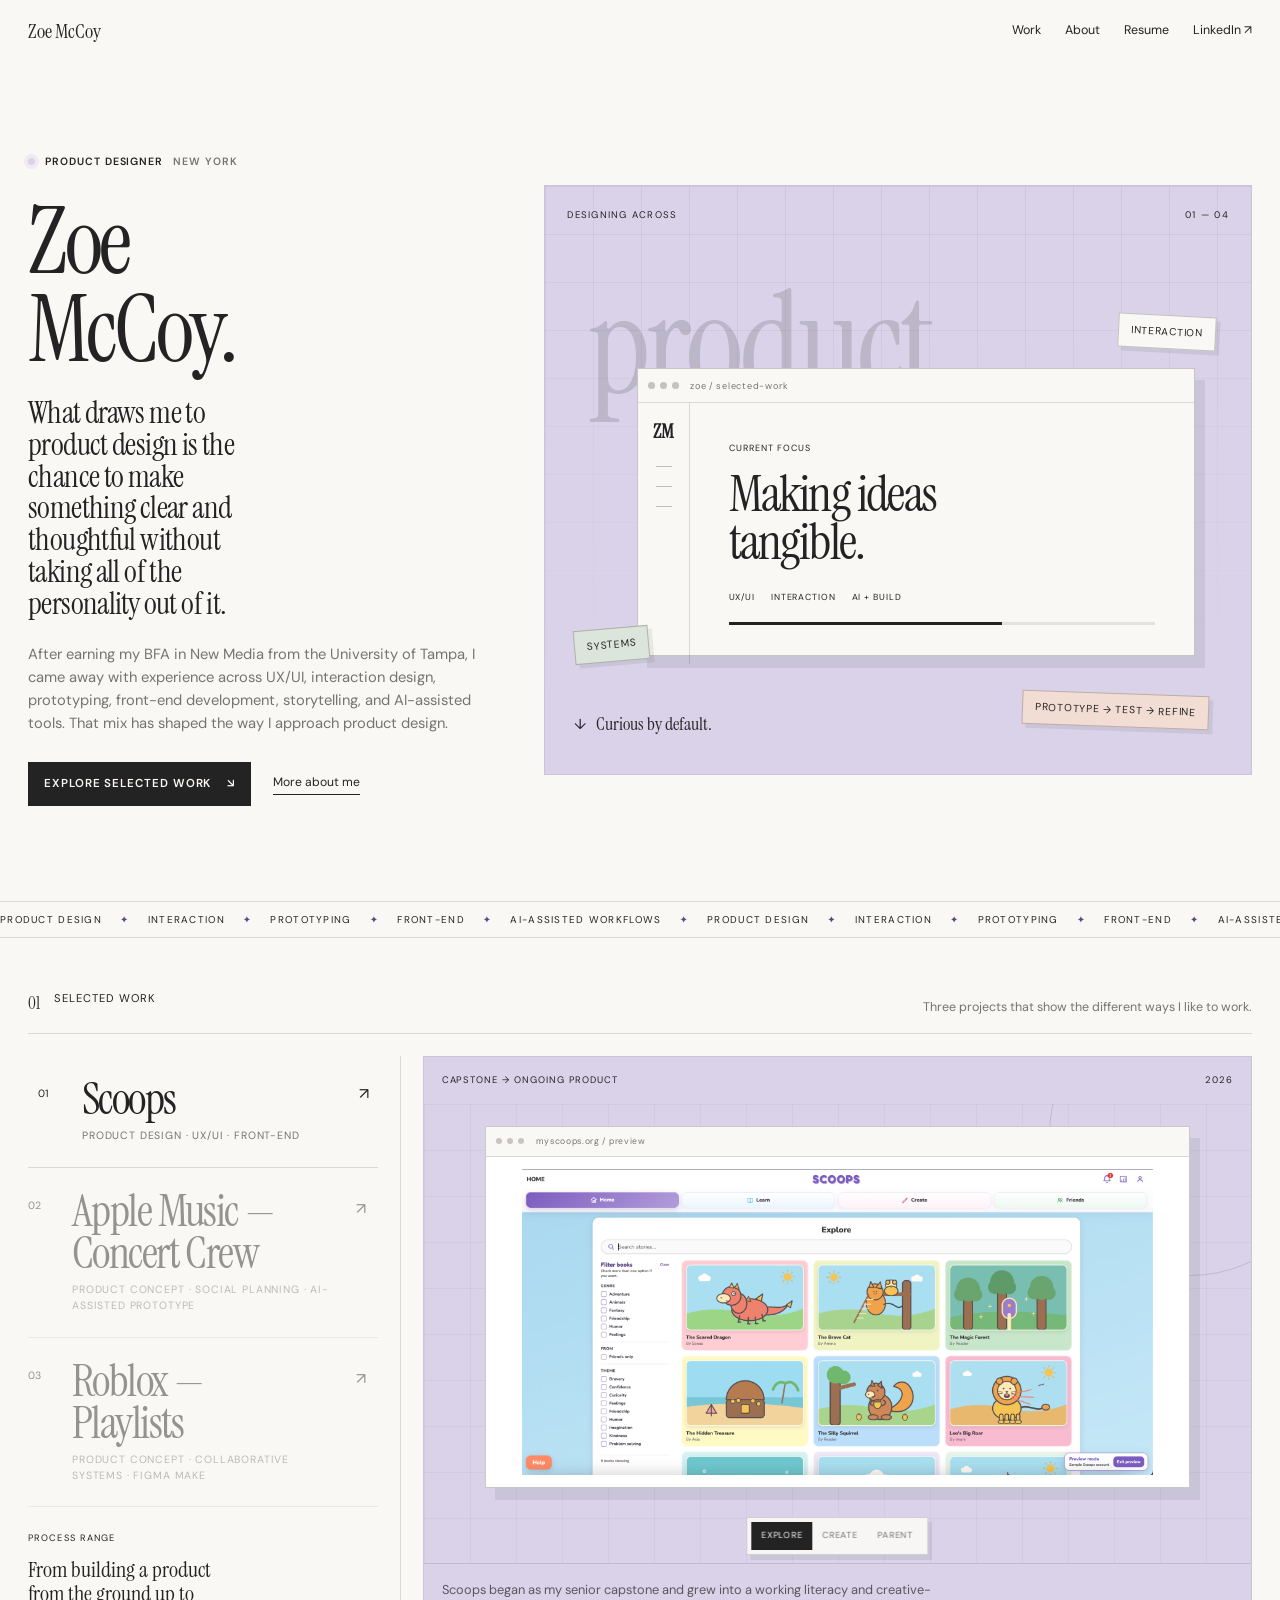
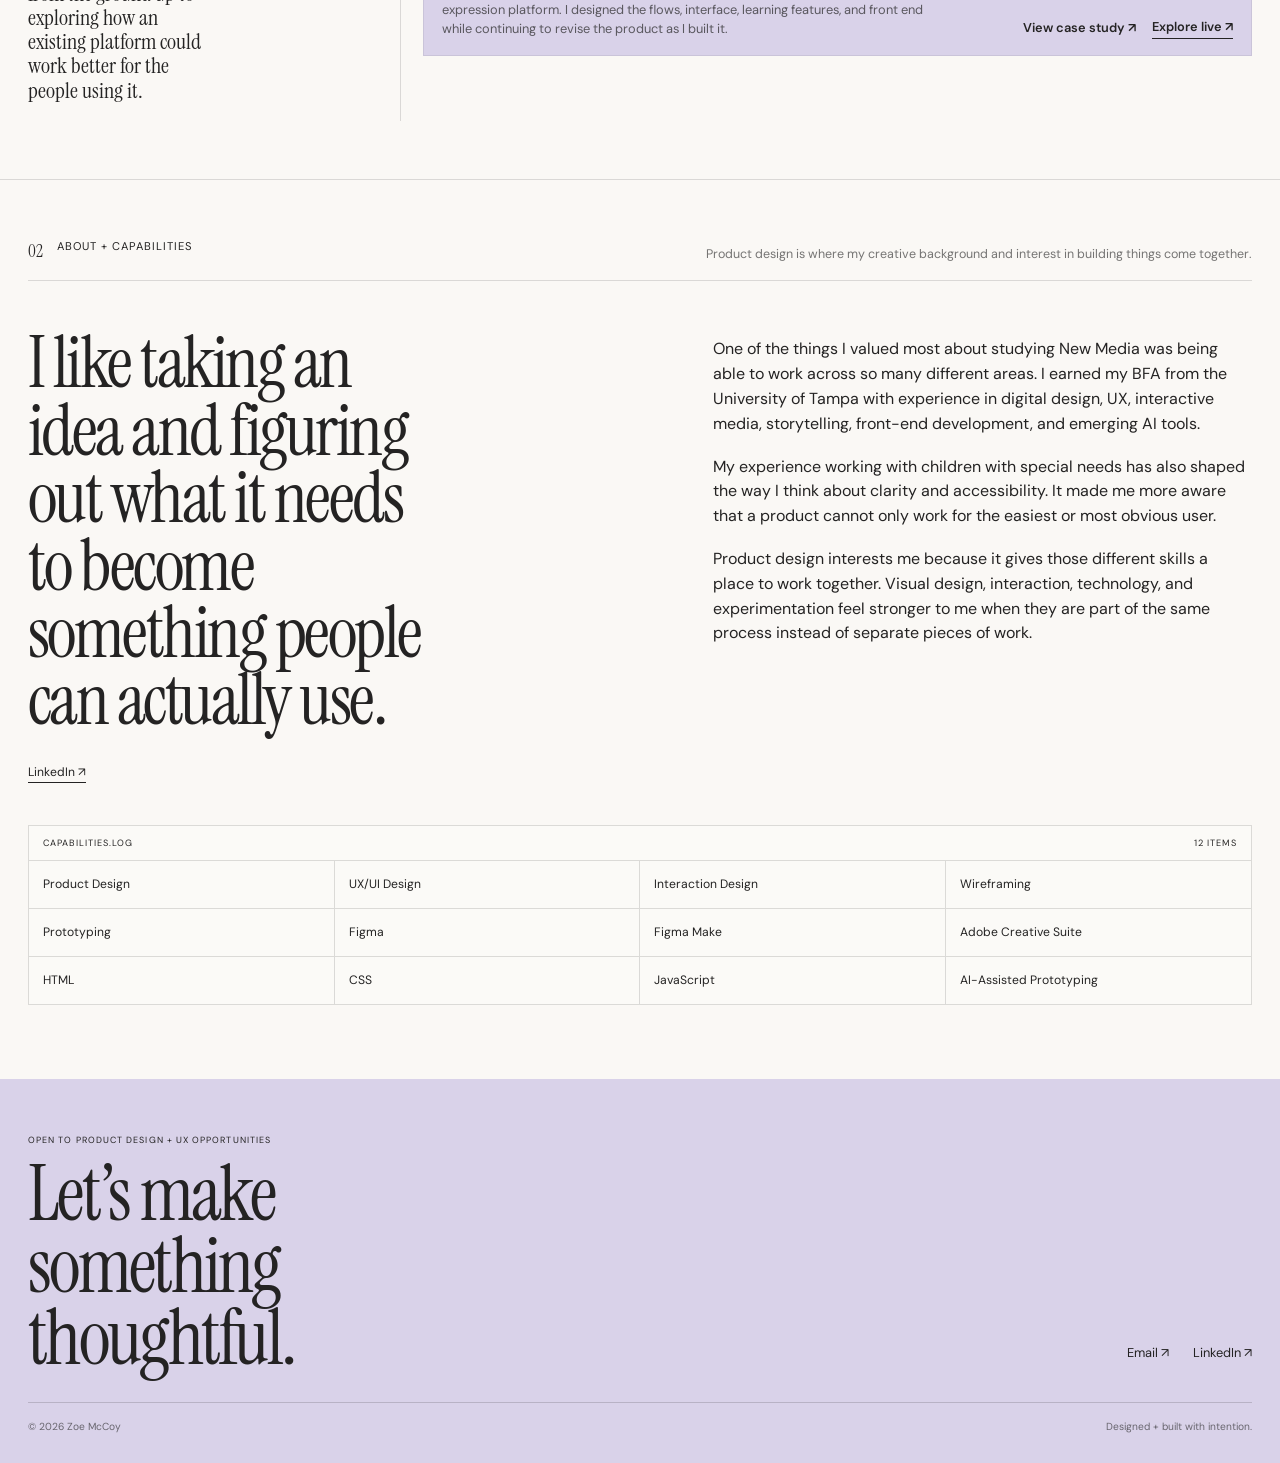
==== index.html @ dc85af11 "Add files via upload" ====
<!DOCTYPE html>

<html lang="en">
<head>
<meta charset="utf-8"/>
<meta content="width=device-width, initial-scale=1" name="viewport"/>
<meta content="Zoe McCoy — Product designer creating thoughtful, intuitive digital experiences." name="description"/>
<title>Zoe McCoy — Product Designer</title>
<link href="index.css" rel="stylesheet"/>
</head>
<body class="home-page">
<header class="site-header">
<nav aria-label="Primary navigation" class="nav shell">
<a class="brand" href="index.html">Zoe McCoy</a>
<button aria-expanded="false" aria-label="Toggle menu" class="nav-toggle" type="button"><span></span><span></span></button>
<div class="nav-links">
<a href="#work">Work</a>
<a href="#about">About</a>
<a href="Zoe_McCoy_Resume.pdf">Resume</a>
<a href="https://www.linkedin.com/in/zoe-mccoy/" rel="noreferrer" target="_blank">LinkedIn ↗</a>
</div>
</nav>
</header>
<main>
<section class="home-hero shell">
<div class="hero-copy" data-reveal="">
<div class="status-line">
<span aria-hidden="true" class="status-dot"></span>
<span>Product Designer</span>
<span class="soft">New York</span>
</div>
<h1 class="display hero-name">Zoe<br/>McCoy.</h1>
<p class="hero-statement">What draws me to product design is the chance to make something clear and thoughtful without taking all of the personality out of it.</p>
<p class="hero-intro">After earning my BFA in New Media from the University of Tampa, I came away with experience across UX/UI, interaction design, prototyping, front-end development, storytelling, and AI-assisted tools. That mix has shaped the way I approach product design.</p>
<div class="hero-actions">
<a class="button button-dark" href="#work">Explore selected work <span>↘</span></a>
<a class="quiet-link" href="#about">More about me</a>
</div>
</div>
<div aria-label="Decorative portfolio composition" class="hero-board" data-parallax-board="">
<div class="board-topline"><span>DESIGNING ACROSS</span><span>01 — 04</span></div>
<div class="board-word display">product</div>
<div class="board-chip chip-one" data-float="1">interaction</div>
<div class="board-chip chip-two" data-float="2">systems</div>
<div class="board-chip chip-three" data-float="3">prototype → test → refine</div>
<div class="board-window" data-float="2">
<div class="window-bar"><i></i><i></i><i></i><span>zoe / selected-work</span></div>
<div class="window-body">
<div class="mini-sidebar"><b>ZM</b><span></span><span></span><span></span></div>
<div class="mini-canvas">
<div class="mini-label">CURRENT FOCUS</div>
<div class="mini-title display">Making ideas<br/>tangible.</div>
<div class="mini-row"><span>UX/UI</span><span>INTERACTION</span><span>AI + BUILD</span></div>
<div class="mini-progress"><span></span></div>
</div>
</div>
</div>
<div class="board-note" data-float="1"><span>↓</span> Curious by default.</div>
</div>
</section>
<div aria-hidden="true" class="ticker">
<div class="ticker-track">
<span>PRODUCT DESIGN</span><i>✦</i><span>INTERACTION</span><i>✦</i><span>PROTOTYPING</span><i>✦</i><span>FRONT-END</span><i>✦</i><span>AI-ASSISTED WORKFLOWS</span><i>✦</i>
<span>PRODUCT DESIGN</span><i>✦</i><span>INTERACTION</span><i>✦</i><span>PROTOTYPING</span><i>✦</i><span>FRONT-END</span><i>✦</i><span>AI-ASSISTED WORKFLOWS</span><i>✦</i>
</div>
</div>
<section class="work-studio" id="work">
<div class="shell">
<div class="section-kicker-row" data-reveal="">
<div><span class="section-no">01</span><span>Selected work</span></div>
<p>Three projects that show the different ways I like to work.</p>
</div>
<div class="work-layout">
<div aria-label="Selected projects" class="project-index" data-reveal="" role="tablist">
<button aria-controls="project-scoops" aria-selected="true" class="project-tab active" data-project="scoops" role="tab" type="button">
<span class="project-tab-no">01</span>
<span class="project-tab-main"><strong class="display">Scoops</strong><small>Product design · UX/UI · Front-end</small></span>
<span class="project-tab-arrow">↗</span>
</button>
<button aria-controls="project-apple" aria-selected="false" class="project-tab" data-project="apple" role="tab" type="button">
<span class="project-tab-no">02</span>
<span class="project-tab-main"><strong class="display">Apple Music —<br/>Concert Crew</strong><small>Product concept · Social planning · AI-assisted prototype</small></span>
<span class="project-tab-arrow">↗</span>
</button>
<button aria-controls="project-roblox" aria-selected="false" class="project-tab" data-project="roblox" role="tab" type="button">
<span class="project-tab-no">03</span>
<span class="project-tab-main"><strong class="display">Roblox —<br/>Playlists</strong><small>Product concept · Collaborative systems · Figma Make</small></span>
<span class="project-tab-arrow">↗</span>
</button>
<div class="work-note">
<span>PROCESS RANGE</span>
<p>From building a product from the ground up to exploring how an existing platform could work better for the people using it.</p>
</div>
</div>
<div class="project-stage" data-reveal="">
<article class="stage-panel active" data-panel="scoops" id="project-scoops" role="tabpanel">
<div class="scoops-stage-card">
<div class="stage-top"><span>CAPSTONE → ONGOING PRODUCT</span><span>2026</span></div>
<div aria-label="Scoops product preview" class="scoops-showcase">
<div class="scoops-browser">
<div class="scoops-browser-bar"><i></i><i></i><i></i><span>myscoops.org / preview</span></div>
<div class="scoops-screen-wrap">
<img alt="Scoops Explore page showing a searchable library of children's stories" class="scoops-screen active" data-scoop-screen="explore" src="explore.png"/>
<img alt="Scoops Create interface for writing and illustrating a story" class="scoops-screen" data-scoop-screen="create" src="create.png"/>
<img alt="Scoops parent dashboard showing learning activity and progress" class="scoops-screen" data-scoop-screen="parent" src="parent-dashboard.png"/>
</div>
</div>
<div aria-label="Choose Scoops preview screen" class="scoops-preview-nav">
<button class="active" data-scoop-preview="explore" type="button">Explore</button>
<button data-scoop-preview="create" type="button">Create</button>
<button data-scoop-preview="parent" type="button">Parent</button>
</div>
</div>
<div class="stage-bottom"><p>Scoops began as my senior capstone and grew into a working literacy and creative-expression platform. I designed the flows, interface, learning features, and front end while continuing to revise the product as I built it.</p><div class="stage-actions"><a href="scoops.html">View case study ↗</a><a href="https://myscoops.org/" rel="noreferrer" target="_blank">Explore live ↗</a></div></div>
</div>
</article>
<article class="stage-panel" data-panel="apple" hidden="" id="project-apple" role="tabpanel">
<a aria-label="View Apple Music Concert Crew case study" class="stage-link apple-stage" href="apple-music-concert-crew.html">
<div class="stage-top"><span>PRODUCT CONCEPT · FIGMA MAKE</span><span>2026</span></div>
<div class="apple-home-preview">
<div aria-hidden="true" class="apple-preview-orbit"></div>
<div class="apple-preview-phone apple-preview-primary">
<img alt="Apple Music Concerts for You concept with a social signal showing friends interested in a concert" src="apple-concerts-for-you.png"/>
</div>
<div class="apple-preview-phone apple-preview-secondary">
<img alt="Apple Music Concert Crew concept showing attendance, budget, and seating preferences" src="apple-concert-crew.png"/>
</div>
<div class="apple-preview-path"><span>DISCOVER</span><b>→</b><span>CREW UP</span><b>→</b><span>COORDINATE</span><b>→</b><span>GO</span></div>
</div>
<div class="stage-bottom"><p>Concert Crew looks at what happens after someone finds a concert they want to attend. The concept helps friends see who is interested, compare budgets and seating preferences, and make a plan before buying tickets.</p><span class="stage-cta">View case study ↗</span></div>
</a>
</article>
<article class="stage-panel" data-panel="roblox" hidden="" id="project-roblox" role="tabpanel">
<a aria-label="View Roblox Playlists case study" class="stage-link roblox-stage" href="roblox-playlists.html">
<div class="stage-top"><span>PRODUCT CONCEPT · FIGMA MAKE</span><span>2026</span></div>
<div class="roblox-home-preview">
<div aria-hidden="true" class="roblox-preview-grid"></div>
<div class="roblox-preview-browser roblox-preview-main">
<img alt="Roblox Playlists home concept showing a Party and saved collaborative playlists" src="roblox-home.png"/>
</div>
<div class="roblox-preview-browser roblox-preview-detail">
<img alt="Friday Night Favorites collaborative Roblox playlist with voting and play actions" src="roblox-playlist-detail.png"/>
</div>
<div class="roblox-preview-modal">
<img alt="Launch experience confirmation for a Roblox Party" src="roblox-launch.png"/>
</div>
<div class="roblox-preview-path"><span>COLLECT</span><b>→</b><span>VOTE</span><b>→</b><span>PLAY TOGETHER</span></div>
</div>
<div class="stage-bottom"><p>Roblox Playlists came from the familiar problem of a group of friends trying to decide what to play. The concept lets friends save experiences together, vote, organize the order, and move into an existing Roblox Party once they choose.</p><span class="stage-cta">View case study ↗</span></div>
</a>
</article>
</div>
</div>
</div>
</section>
<section class="about-section" id="about">
<div class="shell">
<div class="section-kicker-row" data-reveal="">
<div><span class="section-no">02</span><span>About + capabilities</span></div>
<p>Product design is where my creative background and interest in building things come together.</p>
</div>
<div class="about-layout">
<div class="about-lede" data-reveal="">
<h2 class="display">I like taking an idea and figuring out what it needs to become something people can actually use.</h2>
<a class="quiet-link" href="https://www.linkedin.com/in/zoe-mccoy/" rel="noreferrer" target="_blank">LinkedIn ↗</a>
</div>
<div class="about-copy" data-reveal="">
<p>One of the things I valued most about studying New Media was being able to work across so many different areas. I earned my BFA from the University of Tampa with experience in digital design, UX, interactive media, storytelling, front-end development, and emerging AI tools.</p>
<p>My experience working with children with special needs has also shaped the way I think about clarity and accessibility. It made me more aware that a product cannot only work for the easiest or most obvious user.</p>
<p>Product design interests me because it gives those different skills a place to work together. Visual design, interaction, technology, and experimentation feel stronger to me when they are part of the same process instead of separate pieces of work.</p>
</div>
</div>
<div class="capability-console" data-reveal="">
<div class="console-head"><span>CAPABILITIES.LOG</span><span>12 ITEMS</span></div>
<div class="capability-grid">
<span>Product Design</span><span>UX/UI Design</span><span>Interaction Design</span><span>Wireframing</span>
<span>Prototyping</span><span>Figma</span><span>Figma Make</span><span>Adobe Creative Suite</span>
<span>HTML</span><span>CSS</span><span>JavaScript</span><span>AI-Assisted Prototyping</span>
</div>
</div>
</div>
</section>
</main>
<footer class="footer">
<div class="shell footer-grid">
<div><span class="footer-label">OPEN TO PRODUCT DESIGN + UX OPPORTUNITIES</span><h2 class="display">Let’s make something thoughtful.</h2></div>
<div class="footer-actions"><a href="mailto:">Email ↗</a><a href="https://www.linkedin.com/in/zoe-mccoy/" rel="noreferrer" target="_blank">LinkedIn ↗</a></div>
<div class="footer-meta"><span>© 2026 Zoe McCoy</span><span>Designed + built with intention.</span></div>
</div>
</footer>
<script defer="" src="index.js"></script>
</body>
</html>
---- index.css ----
@import url('https://fonts.googleapis.com/css2?family=DM+Sans:wght@400;500;600&family=Instrument+Serif:ital@0;1&display=swap');

:root{
  --ivory:rgba(250,248,245,1);--ink:rgba(36,35,35,1);--lavender:rgba(217,210,233,1);--sage:rgba(220,229,220,1);--peach:rgba(241,221,211,1);
  --soft:rgba(36,35,35,.62);--line:rgba(36,35,35,.15);--serif:'Instrument Serif',Georgia,serif;--sans:'DM Sans',system-ui,sans-serif;
  --shell:min(1480px,calc(100vw - 56px));
}
*{box-sizing:border-box}html{scroll-behavior:smooth}body{margin:0;background:var(--ivory);color:var(--ink);font-family:var(--sans);font-size:15px;line-height:1.55;-webkit-font-smoothing:antialiased}body::selection{background:var(--lavender)}a{color:inherit;text-decoration:none}button{font:inherit;color:inherit}.shell{width:var(--shell);margin-inline:auto}.display{font-family:var(--serif);font-weight:400;letter-spacing:-.035em;line-height:.94}.soft{color:var(--soft)}
.site-header{position:sticky;top:0;z-index:100;background:rgba(250,248,245,.88);backdrop-filter:blur(14px);border-bottom:1px solid transparent;transition:.2s}.site-header.scrolled{border-color:var(--line);background:rgba(250,248,245,.96)}.nav{height:62px;display:flex;align-items:center;justify-content:space-between}.brand{font-family:var(--serif);font-size:1.25rem}.nav-links{display:flex;gap:24px;font-size:.78rem;align-items:center}.nav-links a{position:relative}.nav-links a:after{content:"";position:absolute;left:0;bottom:-5px;width:100%;height:1px;background:var(--ink);transform:scaleX(0);transform-origin:right;transition:transform .18s}.nav-links a:hover:after{transform:scaleX(1);transform-origin:left}.nav-toggle{display:none;background:none;border:0;padding:8px}.nav-toggle span{display:block;width:20px;height:1px;background:var(--ink);margin:5px}

/* HOME HERO */
.home-hero{min-height:calc(100svh - 62px);display:grid;grid-template-columns:.78fr 1.22fr;gap:clamp(36px,5vw,80px);align-items:center;padding:38px 0 42px}.hero-copy{max-width:570px}.status-line{display:flex;gap:10px;align-items:center;text-transform:uppercase;letter-spacing:.09em;font-size:.66rem;font-weight:600;margin-bottom:28px}.status-dot{width:7px;height:7px;border-radius:50%;background:var(--lavender);box-shadow:0 0 0 4px rgba(217,210,233,.35)}.hero-name{font-size:clamp(4.7rem,7.3vw,8.4rem);margin:0 0 24px}.hero-statement{font-family:var(--serif);font-size:clamp(1.6rem,2.4vw,2.55rem);line-height:1.04;letter-spacing:-.02em;max-width:16ch;margin:0 0 22px}.hero-statement em{font-weight:400;color:rgba(91,72,128,1)}.hero-intro{max-width:520px;color:var(--soft);margin:0 0 28px;font-size:.92rem}.hero-actions{display:flex;align-items:center;gap:22px}.button{display:inline-flex;align-items:center;justify-content:space-between;gap:16px;padding:12px 15px;border:1px solid var(--ink);font-size:.72rem;text-transform:uppercase;letter-spacing:.08em;font-weight:600;transition:transform .18s,background .18s,color .18s}.button:hover{transform:translateY(-2px)}.button-dark{background:var(--ink);color:var(--ivory)}.button-light{background:var(--ivory);color:var(--ink);border-color:var(--ivory)}.quiet-link{font-size:.76rem;border-bottom:1px solid var(--ink);padding-bottom:2px}
.hero-board{position:relative;min-height:590px;background:var(--lavender);overflow:hidden;border:1px solid rgba(36,35,35,.08);padding:22px}.hero-board:before{content:"";position:absolute;inset:0;background-image:linear-gradient(rgba(36,35,35,.06) 1px,transparent 1px),linear-gradient(90deg,rgba(36,35,35,.06) 1px,transparent 1px);background-size:48px 48px;mask-image:linear-gradient(to bottom,black,transparent 88%)}.board-topline{position:relative;z-index:2;display:flex;justify-content:space-between;font-size:.6rem;letter-spacing:.13em}.board-word{position:absolute;left:6%;top:16%;font-size:clamp(6.7rem,11vw,12rem);color:rgba(36,35,35,.16);white-space:nowrap}.board-window{position:absolute;left:13%;right:8%;top:31%;height:49%;background:var(--ivory);border:1px solid rgba(36,35,35,.24);box-shadow:10px 12px 0 rgba(36,35,35,.08);z-index:3}.window-bar{height:34px;border-bottom:1px solid var(--line);display:flex;align-items:center;gap:5px;padding:0 10px;font-size:.57rem;letter-spacing:.08em;color:var(--soft)}.window-bar i{width:7px;height:7px;border-radius:50%;background:var(--ink);opacity:.25}.window-bar span{margin-left:6px}.window-body{height:calc(100% - 34px);display:grid;grid-template-columns:52px 1fr}.mini-sidebar{border-right:1px solid var(--line);padding:14px 0;display:flex;align-items:center;flex-direction:column;gap:19px}.mini-sidebar b{font-family:var(--serif);font-size:1.2rem}.mini-sidebar span{width:16px;height:1px;background:var(--ink);opacity:.28}.mini-canvas{padding:clamp(22px,3vw,42px);display:flex;flex-direction:column;justify-content:center}.mini-label{font-size:.56rem;letter-spacing:.12em;margin-bottom:14px}.mini-title{font-size:clamp(2.5rem,4vw,5.1rem);margin-bottom:25px}.mini-row{display:flex;flex-wrap:wrap;gap:8px 16px;font-size:.55rem;letter-spacing:.1em}.mini-progress{height:3px;background:rgba(36,35,35,.1);margin-top:18px}.mini-progress span{display:block;width:64%;height:100%;background:var(--ink)}.board-chip{position:absolute;z-index:5;border:1px solid rgba(36,35,35,.25);background:var(--ivory);padding:8px 12px;font-size:.64rem;letter-spacing:.07em;text-transform:uppercase;box-shadow:4px 4px 0 rgba(36,35,35,.08)}.chip-one{right:5%;top:22%;transform:rotate(3deg)}.chip-two{left:4%;bottom:19%;transform:rotate(-5deg);background:var(--sage)}.chip-three{right:6%;bottom:8%;transform:rotate(2deg);background:var(--peach)}.board-note{position:absolute;left:4%;bottom:6%;font-family:var(--serif);font-size:1.15rem;display:flex;gap:10px;align-items:center;z-index:4}.board-note span{font-family:var(--sans);font-size:.9rem}
.ticker{overflow:hidden;border-top:1px solid var(--line);border-bottom:1px solid var(--line);padding:10px 0}.ticker-track{display:flex;width:max-content;align-items:center;gap:18px;animation:ticker 28s linear infinite;font-size:.62rem;letter-spacing:.13em}.ticker-track i{font-style:normal;color:rgba(91,72,128,1)}@keyframes ticker{to{transform:translateX(-50%)}}

/* WORK */
.work-studio{padding:52px 0 58px}.section-kicker-row{display:flex;justify-content:space-between;gap:24px;align-items:end;border-bottom:1px solid var(--line);padding-bottom:16px;margin-bottom:22px;font-size:.7rem;text-transform:uppercase;letter-spacing:.09em}.section-kicker-row>div{display:flex;gap:14px}.section-no{font-family:var(--serif);font-size:1.08rem;letter-spacing:0}.section-kicker-row p{margin:0;color:var(--soft);text-transform:none;letter-spacing:0;font-size:.78rem}.work-layout{display:grid;grid-template-columns:minmax(300px,.62fr) minmax(0,1.38fr);gap:22px}.project-index{min-height:600px;border-right:1px solid var(--line);padding-right:22px;display:flex;flex-direction:column}.project-tab{appearance:none;background:transparent;border:0;border-bottom:1px solid var(--line);display:grid;grid-template-columns:32px 1fr 22px;text-align:left;gap:12px;padding:22px 0;cursor:pointer;opacity:.47;transition:opacity .2s,padding-left .2s}.project-tab:hover,.project-tab.active{opacity:1}.project-tab.active{padding-left:10px}.project-tab-no{font-size:.66rem;padding-top:8px}.project-tab-main strong{font-size:clamp(2.2rem,3.5vw,4.25rem);display:block}.project-tab-main small{display:block;font-size:.66rem;text-transform:uppercase;letter-spacing:.08em;margin-top:8px;color:var(--soft)}.project-tab-arrow{font-size:1rem;padding-top:7px;transition:transform .2s}.project-tab:hover .project-tab-arrow,.project-tab.active .project-tab-arrow{transform:translate(3px,-3px)}.work-note{margin-top:auto;padding:18px 0}.work-note span{font-size:.58rem;letter-spacing:.12em}.work-note p{font-family:var(--serif);font-size:1.35rem;line-height:1.12;max-width:19ch;margin:9px 0 0}.project-stage{min-width:0}.stage-panel{height:600px}.stage-panel[hidden]{display:none}.stage-link{height:100%;display:grid;grid-template-rows:auto 1fr auto;background:var(--lavender);overflow:hidden;border:1px solid rgba(36,35,35,.08);transition:transform .25s}.stage-link:hover{transform:translateY(-4px)}.dark-stage{background:var(--ink);color:var(--ivory)}.stage-top,.stage-bottom{display:flex;justify-content:space-between;gap:18px;padding:16px 18px;font-size:.59rem;letter-spacing:.1em;text-transform:uppercase}.stage-bottom{align-items:end;border-top:1px solid rgba(36,35,35,.13);text-transform:none;letter-spacing:0;font-size:.8rem}.dark-stage .stage-bottom{border-color:rgba(250,248,245,.18)}.stage-bottom p{margin:0;max-width:490px;color:rgba(36,35,35,.7)}.dark-stage .stage-bottom p{color:rgba(250,248,245,.72)}.stage-cta{font-weight:600;white-space:nowrap}.scoops-art{position:relative;overflow:hidden}.scoop-orbit{position:absolute;border:1px solid rgba(36,35,35,.2);border-radius:50%}.orbit-a{width:420px;height:420px;left:-90px;top:30px}.orbit-b{width:310px;height:310px;right:-70px;bottom:-90px}.scoop-sheet{position:absolute;border:1px solid rgba(36,35,35,.25);box-shadow:8px 8px 0 rgba(36,35,35,.08)}.sheet-back{background:var(--sage);width:33%;height:54%;left:18%;top:20%;transform:rotate(-6deg);padding:18px}.sheet-front{background:var(--ivory);width:35%;height:62%;left:39%;top:14%;transform:rotate(4deg);padding:18px;display:flex;flex-direction:column}.sheet-front b{font-size:7rem;line-height:.8;margin:auto}.sheet-front small{font-size:.65rem;text-transform:uppercase;letter-spacing:.08em}.scoop-sheet>span{font-size:.58rem;letter-spacing:.12em;text-transform:uppercase}.scoop-caption{position:absolute;right:4%;top:12%;writing-mode:vertical-rl;font-size:.58rem;letter-spacing:.1em;text-transform:uppercase}

/* ABOUT */
.about-section{padding:58px 0 74px;border-top:1px solid var(--line)}.about-layout{display:grid;grid-template-columns:1.05fr .95fr;gap:clamp(45px,7vw,110px);padding:26px 0 42px}.about-lede h2{font-size:clamp(3.1rem,5.6vw,6.3rem);max-width:12ch;margin:0 0 26px}.about-lede em{font-weight:400;color:rgba(91,72,128,1)}.about-copy{max-width:600px;padding-top:8px}.about-copy p{font-size:1rem;margin:0 0 18px}.capability-console{border:1px solid var(--line);background:rgba(255,255,255,.2)}.console-head{display:flex;justify-content:space-between;padding:10px 14px;border-bottom:1px solid var(--line);font-size:.57rem;letter-spacing:.11em}.capability-grid{display:grid;grid-template-columns:repeat(4,1fr)}.capability-grid span{padding:14px;border-right:1px solid var(--line);border-bottom:1px solid var(--line);font-size:.76rem}.capability-grid span:nth-child(4n){border-right:0}.capability-grid span:nth-last-child(-n+4){border-bottom:0}.footer{background:var(--lavender);padding:48px 0 28px}.footer-grid{display:grid;grid-template-columns:1fr auto;gap:28px}.footer-label{font-size:.56rem;letter-spacing:.12em}.footer h2{font-size:clamp(3.4rem,6vw,7rem);margin:8px 0 0;max-width:10ch}.footer-actions{display:flex;gap:24px;align-items:end;padding-bottom:12px;font-size:.8rem}.footer-meta{grid-column:1/-1;border-top:1px solid rgba(36,35,35,.18);padding-top:16px;display:flex;justify-content:space-between;font-size:.64rem;color:var(--soft)}

/* CASE STUDIES */
.case-intro{display:grid;grid-template-columns:1.35fr .65fr;gap:70px;padding:58px 0 34px}.back-link{display:inline-block;font-size:.7rem;margin-bottom:34px}.case-label{font-size:.62rem;text-transform:uppercase;letter-spacing:.11em;margin:0 0 12px}.case-title-block h1{font-size:clamp(5rem,8.5vw,10rem);margin:0 0 18px}.case-subtitle{font-family:var(--serif);font-size:clamp(1.35rem,2vw,2.15rem);line-height:1.08;max-width:26ch;margin:0}.case-facts{align-self:end;margin:0;border-top:1px solid var(--line)}.case-facts div{display:grid;grid-template-columns:86px 1fr;gap:16px;padding:12px 0;border-bottom:1px solid var(--line)}.case-facts dt{font-size:.56rem;letter-spacing:.1em}.case-facts dd{margin:0;font-size:.78rem;color:var(--soft)}.case-visual{padding-bottom:56px}.case-visual-inner{min-height:510px;padding:18px;position:relative;overflow:hidden}.scoops-visual{background:var(--lavender)}.visual-label{display:flex;justify-content:space-between;font-size:.55rem;letter-spacing:.11em}.device-row{position:absolute;inset:68px 6% 42px 6%;display:flex;align-items:end;justify-content:center;gap:24px}.device{background:var(--ivory);color:var(--ink);border:1px solid rgba(36,35,35,.25);box-shadow:10px 10px 0 rgba(36,35,35,.08)}.desktop-device{width:min(830px,72%);height:100%}.device-bar{height:28px;border-bottom:1px solid var(--line);display:flex;gap:5px;align-items:center;padding:0 9px}.device-bar i{width:6px;height:6px;border-radius:50%;background:var(--ink);opacity:.25}.mobile-device{width:190px;height:84%;border-radius:24px;padding:12px;position:relative}.device-notch{width:60px;height:12px;background:var(--ink);border-radius:20px;margin:0 auto 14px}.placeholder-content{height:calc(100% - 28px);display:flex;flex-direction:column;justify-content:center;align-items:center;text-align:center;padding:24px;background-image:linear-gradient(rgba(36,35,35,.05) 1px,transparent 1px),linear-gradient(90deg,rgba(36,35,35,.05) 1px,transparent 1px);background-size:34px 34px}.mobile-device .placeholder-content{height:calc(100% - 26px);background-size:26px 26px}.placeholder-kicker{font-size:.52rem;letter-spacing:.12em}.placeholder-content b{font-size:clamp(2.2rem,3.8vw,4.6rem);font-weight:400;margin:13px 0}.mobile-device .placeholder-content b{font-size:4.2rem}.placeholder-content small{font-size:.6rem;color:var(--soft)}.video-placeholder{position:absolute;inset:60px 6% 40px;border:1px solid rgba(250,248,245,.22);display:flex;flex-direction:column;align-items:center;justify-content:center;background-image:linear-gradient(rgba(250,248,245,.05) 1px,transparent 1px),linear-gradient(90deg,rgba(250,248,245,.05) 1px,transparent 1px);background-size:48px 48px}.video-placeholder:before{content:"";position:absolute;width:210px;height:210px;border:1px solid rgba(217,210,233,.5);border-radius:50%}.video-play{width:48px;height:48px;border-radius:50%;display:grid;place-items:center;background:var(--lavender);color:var(--ink);font-size:.7rem;z-index:2;margin-bottom:14px}.video-placeholder strong{font-size:clamp(4rem,7vw,8rem);z-index:2}.video-placeholder p{font-size:.68rem;letter-spacing:.08em;text-transform:uppercase;z-index:2}.case-content{display:grid;grid-template-columns:210px minmax(0,1fr);gap:58px;border-top:1px solid var(--line)}.case-rail{border-right:1px solid var(--line)}.rail-sticky{position:sticky;top:88px;display:flex;flex-direction:column;padding:34px 28px 34px 0;gap:9px}.rail-sticky>span{font-size:.56rem;letter-spacing:.12em;margin-bottom:8px}.rail-sticky a{font-size:.74rem;color:var(--soft)}.rail-sticky a:hover{color:var(--ink)}.case-sections{min-width:0}.case-block{display:grid;grid-template-columns:.62fr 1.38fr;gap:50px;padding:48px 0;border-bottom:1px solid var(--line);scroll-margin-top:80px}.block-head{display:grid;grid-template-columns:28px 1fr;gap:9px}.block-head>span{font-size:.61rem;padding-top:8px}.block-head h2{font-size:clamp(2.8rem,4.5vw,5.2rem);margin:0;max-width:9ch}.block-body{max-width:780px}.block-body>p{margin:0 0 16px}.case-lede{font-family:var(--serif);font-size:clamp(1.45rem,2.05vw,2.1rem);line-height:1.12;letter-spacing:-.015em}.split-note{display:grid;grid-template-columns:1fr 1fr;gap:26px;border-top:1px solid var(--line);padding-top:18px;margin-top:28px}.split-note p{margin:0;font-size:.83rem}.artifact-grid{display:grid;grid-template-columns:1fr 1fr;gap:10px;margin-top:26px}.artifact-slot{min-height:220px;border:1px dashed rgba(36,35,35,.28);padding:20px;display:flex;flex-direction:column;justify-content:flex-end;background:rgba(255,255,255,.16)}.artifact-slot.wide{grid-column:1/-1;min-height:290px}.artifact-slot span{font-size:.55rem;letter-spacing:.12em}.artifact-slot b{font-family:var(--serif);font-size:1.7rem;font-weight:400;margin-top:auto}.artifact-slot small{font-size:.67rem;color:var(--soft)}.system-slot{min-height:310px;margin-top:24px;background:var(--sage);border-style:solid}.system-slot b{font-size:clamp(2.2rem,4vw,4.6rem);max-width:11ch}.prototype-callout{margin-top:25px;padding:24px;background:var(--lavender);display:flex;align-items:end;justify-content:space-between;gap:26px}.prototype-callout span{font-size:.55rem;letter-spacing:.11em}.prototype-callout h3{font-size:clamp(2.2rem,3.5vw,4rem);margin:10px 0}.prototype-callout p{margin:0;max-width:460px;font-size:.78rem}.dark-callout{background:var(--ink);color:var(--ivory)}.process-strip{margin-top:28px;border-top:1px solid var(--line)}.process-strip div{display:grid;grid-template-columns:46px 1fr;gap:15px;padding:13px 0;border-bottom:1px solid var(--line)}.process-strip span{font-size:.62rem}.process-strip b{font-weight:500}.next-project{padding:46px 0 70px}.next-project>span{font-size:.56rem;letter-spacing:.12em}.next-project a{margin-top:10px;border-top:1px solid var(--line);border-bottom:1px solid var(--line);padding:20px 0;display:flex;justify-content:space-between;align-items:center}.next-project strong{font-size:clamp(3rem,5vw,5.5rem);font-weight:400}

[data-reveal]{opacity:0;transform:translateY(12px);transition:opacity .5s ease,transform .5s cubic-bezier(.2,.75,.2,1)}[data-reveal].visible{opacity:1;transform:none}

@media (max-width:1050px){:root{--shell:min(100% - 40px,980px)}.home-hero{grid-template-columns:.9fr 1.1fr}.hero-board{min-height:520px}.work-layout{grid-template-columns:330px 1fr}.stage-panel{height:560px}.capability-grid{grid-template-columns:repeat(3,1fr)}.capability-grid span:nth-child(4n){border-right:1px solid var(--line)}.capability-grid span:nth-child(3n){border-right:0}.capability-grid span:nth-last-child(-n+4){border-bottom:1px solid var(--line)}.capability-grid span:nth-last-child(-n+3){border-bottom:0}.case-content{grid-template-columns:170px 1fr;gap:38px}.case-block{grid-template-columns:.72fr 1.28fr;gap:35px}}
@media (max-width:820px){:root{--shell:min(100% - 28px,760px)}.nav-toggle{display:block}.nav-links{display:none;position:absolute;left:0;right:0;top:62px;background:var(--ivory);border-bottom:1px solid var(--line);padding:20px 14px;flex-direction:column;align-items:flex-start}.nav-links.open{display:flex}.home-hero{min-height:auto;grid-template-columns:1fr;padding:48px 0}.hero-copy{max-width:660px}.hero-name{font-size:clamp(4.8rem,18vw,7.8rem)}.hero-board{min-height:480px}.work-layout{grid-template-columns:1fr}.project-index{min-height:auto;border-right:0;padding-right:0;display:grid;grid-template-columns:1fr 1fr;gap:0 14px}.project-tab{min-height:155px}.work-note{display:none}.project-stage{margin-top:8px}.stage-panel{height:500px}.about-layout{grid-template-columns:1fr}.about-lede h2{max-width:14ch}.case-intro{grid-template-columns:1fr;gap:30px;padding-top:42px}.case-facts{display:grid;grid-template-columns:1fr 1fr}.case-facts div{display:block}.case-facts dt{margin-bottom:4px}.case-visual-inner{min-height:440px}.case-content{grid-template-columns:1fr}.case-rail{display:none}.case-block{grid-template-columns:1fr;gap:22px}.block-head h2{max-width:12ch}.footer-grid{grid-template-columns:1fr}.footer-actions{align-items:start}.footer-meta{grid-column:auto}}
@media (max-width:560px){:root{--shell:min(100% - 22px,520px)}body{font-size:14px}.home-hero{padding-top:34px}.hero-name{font-size:4.8rem}.hero-statement{font-size:1.65rem}.hero-board{min-height:410px;padding:14px}.board-word{font-size:5.8rem}.board-window{left:8%;right:5%;top:30%;height:52%}.chip-three{display:none}.chip-two{bottom:12%}.mini-canvas{padding:18px}.mini-title{font-size:2.4rem}.ticker{padding:8px 0}.section-kicker-row{align-items:start}.section-kicker-row p{max-width:16ch;text-align:right}.work-studio{padding:38px 0 46px}.project-index{grid-template-columns:1fr}.project-tab{min-height:auto}.project-tab-main strong{font-size:2.7rem}.stage-panel{height:430px}.stage-bottom{align-items:start;flex-direction:column}.scoop-sheet.sheet-back{left:9%;width:39%}.scoop-sheet.sheet-front{left:36%;width:46%}.live-word{top:36%;font-size:4.9rem}.ticket-stub{width:150px;height:112px}.about-section{padding:44px 0 54px}.about-lede h2{font-size:3.35rem}.capability-grid{grid-template-columns:1fr 1fr}.capability-grid span:nth-child(3n){border-right:1px solid var(--line)}.capability-grid span:nth-child(2n){border-right:0}.capability-grid span:nth-last-child(-n+3){border-bottom:1px solid var(--line)}.capability-grid span:nth-last-child(-n+2){border-bottom:0}.footer h2{font-size:4rem}.footer-meta{flex-direction:column;gap:6px}.case-title-block h1{font-size:4.9rem}.case-facts{grid-template-columns:1fr}.case-visual{padding-bottom:38px}.case-visual-inner{min-height:350px}.visual-label span:last-child{display:none}.device-row{inset:58px 4% 28px;gap:8px}.desktop-device{width:78%}.mobile-device{width:112px;border-radius:14px;padding:7px}.mobile-device .placeholder-content b{font-size:2.8rem}.placeholder-content b{font-size:1.7rem}.placeholder-content small{display:none}.video-placeholder{inset:50px 4% 28px}.video-placeholder strong{font-size:3.6rem}.video-placeholder p{font-size:.55rem;text-align:center}.case-block{padding:38px 0}.block-head h2{font-size:3rem}.split-note{grid-template-columns:1fr}.artifact-grid{grid-template-columns:1fr}.artifact-slot.wide{grid-column:auto}.prototype-callout{align-items:start;flex-direction:column}.next-project strong{font-size:3.1rem}}


/* SCOOPS LIVE PRODUCT PREVIEW */
.scoops-stage-card{height:100%;display:grid;grid-template-rows:auto 1fr auto;background:var(--lavender);overflow:hidden;border:1px solid rgba(36,35,35,.08);transition:transform .25s}
.scoops-stage-card:hover{transform:translateY(-4px)}
.scoops-showcase{position:relative;min-height:0;padding:22px 26px 20px;overflow:hidden;background-image:linear-gradient(rgba(36,35,35,.045) 1px,transparent 1px),linear-gradient(90deg,rgba(36,35,35,.045) 1px,transparent 1px);background-size:46px 46px}
.scoops-showcase:before{content:"";position:absolute;width:280px;height:280px;border:1px solid rgba(36,35,35,.14);border-radius:50%;right:-80px;top:-110px}
.scoops-browser{position:relative;z-index:2;width:91%;height:87%;margin:0 auto;background:var(--ivory);border:1px solid rgba(36,35,35,.22);box-shadow:10px 12px 0 rgba(36,35,35,.08);display:grid;grid-template-rows:30px 1fr;overflow:hidden}
.scoops-browser-bar{display:flex;align-items:center;gap:5px;padding:0 10px;border-bottom:1px solid var(--line);font-size:.54rem;letter-spacing:.08em;color:var(--soft)}
.scoops-browser-bar i{width:6px;height:6px;border-radius:50%;background:var(--ink);opacity:.24}.scoops-browser-bar span{margin-left:7px}
.scoops-screen-wrap{position:relative;overflow:hidden;background:rgba(255, 255, 255, 1)}.scoops-screen{position:absolute;inset:12px 18px;width:calc(100% - 36px);height:calc(100% - 24px);object-fit:contain;object-position:top center;background:rgba(255, 255, 255, 1);opacity:0;transform:scale(1.008);transition:opacity .28s ease,transform .45s ease}.scoops-screen.active{opacity:1;transform:scale(1)}
.scoops-preview-nav{position:absolute;z-index:5;left:50%;bottom:8px;transform:translateX(-50%);display:flex;background:rgba(250,248,245,.94);border:1px solid rgba(36,35,35,.18);backdrop-filter:blur(8px);padding:4px;box-shadow:4px 5px 0 rgba(36,35,35,.07)}
.scoops-preview-nav button{appearance:none;border:0;background:transparent;padding:7px 10px;cursor:pointer;font-size:.55rem;letter-spacing:.08em;text-transform:uppercase;color:var(--soft)}.scoops-preview-nav button.active{background:var(--ink);color:var(--ivory)}
.stage-actions{display:flex;gap:16px;align-items:center;white-space:nowrap}.stage-actions a{font-weight:600}.stage-actions a:last-child{border-bottom:1px solid currentColor;padding-bottom:1px}
@media (max-width:820px){.scoops-browser{width:95%;height:84%}.scoops-showcase{padding:18px 12px}.scoops-screen{inset:9px 12px;width:calc(100% - 24px);height:calc(100% - 18px)}.stage-actions{gap:12px}}
@media (max-width:560px){.scoops-browser{width:100%;height:80%}.scoops-screen{inset:6px 8px;width:calc(100% - 16px);height:calc(100% - 12px)}.scoops-preview-nav button{padding:6px 8px}.stage-actions{width:100%;justify-content:space-between}.stage-actions a{font-size:.7rem}}

/* Apple Music — Concert Crew project preview */
.apple-stage{background:rgba(246,241,243,1);color:var(--ink)}
.apple-stage .stage-bottom{border-color:rgba(36,35,35,.13)}
.apple-stage .stage-bottom p{color:rgba(36,35,35,.7)}
.apple-home-preview{position:relative;overflow:hidden;min-height:0;background:rgba(246,241,243,1);background-image:linear-gradient(rgba(36,35,35,.045) 1px,transparent 1px),linear-gradient(90deg,rgba(36,35,35,.045) 1px,transparent 1px);background-size:44px 44px}
.apple-preview-orbit{position:absolute;width:360px;height:360px;border:1px solid rgba(255,45,85,.18);border-radius:50%;right:-70px;top:-120px}
.apple-preview-phone{position:absolute;overflow:hidden;border:1px solid rgba(36,35,35,.14);box-shadow:10px 12px 0 rgba(36,35,35,.08);background:rgba(54,54,54,1)}
.apple-preview-phone img{display:block;width:100%;height:auto}
.apple-preview-primary{width:min(235px,29%);left:20%;top:5%;transform:rotate(-1.5deg)}
.apple-preview-secondary{width:min(205px,25%);right:19%;top:12%;transform:rotate(2deg)}
.apple-preview-path{position:absolute;left:50%;bottom:5%;transform:translateX(-50%);display:flex;align-items:center;gap:9px;white-space:nowrap;font-size:.52rem;letter-spacing:.11em;color:rgba(36,35,35,.65)}
.apple-preview-path b{color:rgba(255,45,85,1);font-weight:500}
@media (max-width:1050px){.apple-preview-primary{width:min(215px,31%);left:17%}.apple-preview-secondary{width:min(190px,27%);right:16%}}
@media (max-width:820px){.apple-preview-primary{width:min(205px,34%);left:15%}.apple-preview-secondary{width:min(180px,30%);right:13%}.apple-preview-path{bottom:4%}}
@media (max-width:560px){.apple-preview-primary{width:39%;left:11%;top:8%}.apple-preview-secondary{width:35%;right:9%;top:14%}.apple-preview-path{display:none}}

/* Roblox — Playlists project preview */
.roblox-stage{background:rgba(234,238,247,1);color:var(--ink)}
.roblox-stage .stage-bottom{border-color:rgba(36,35,35,.13)}
.roblox-stage .stage-bottom p{color:rgba(36,35,35,.7)}
.roblox-home-preview{position:relative;overflow:hidden;min-height:0;background:rgba(234,238,247,1);background-image:linear-gradient(rgba(36,35,35,.045) 1px,transparent 1px),linear-gradient(90deg,rgba(36,35,35,.045) 1px,transparent 1px);background-size:44px 44px}
.roblox-preview-grid{position:absolute;width:360px;height:360px;border:1px solid rgba(54,97,255,.18);border-radius:50%;left:-90px;bottom:-180px}
.roblox-preview-browser,.roblox-preview-modal{position:absolute;overflow:hidden;background:rgba(250,248,245,1);border:1px solid rgba(36,35,35,.14);box-shadow:9px 10px 0 rgba(36,35,35,.08)}
.roblox-preview-browser img,.roblox-preview-modal img{display:block;width:100%;height:auto}
.roblox-preview-main{width:78%;left:5%;top:8%;z-index:2}
.roblox-preview-detail{width:42%;left:10%;bottom:7%;z-index:3;transform:rotate(-1.1deg)}
.roblox-preview-modal{width:23%;right:7%;bottom:7%;z-index:4;transform:rotate(1.4deg)}
.roblox-preview-path{position:absolute;right:5%;top:7%;display:flex;align-items:center;gap:8px;white-space:nowrap;font-size:.5rem;letter-spacing:.1em;color:rgba(36,35,35,.62);z-index:5}
.roblox-preview-path b{color:rgba(54,97,255,1);font-weight:500}
@media (max-width:1050px){.roblox-preview-main{width:80%;left:4%}.roblox-preview-detail{width:43%;left:8%}.roblox-preview-modal{width:24%;right:5%}}
@media (max-width:820px) and (min-width:561px){.project-tab[data-project="roblox"]{grid-column:1/-1}.project-tab[data-project="roblox"] .project-tab-main strong{font-size:2.55rem}.roblox-preview-path{display:none}.roblox-preview-main{width:84%;left:4%;top:10%}.roblox-preview-detail{width:44%;left:8%;bottom:8%}.roblox-preview-modal{width:25%;right:5%;bottom:8%}}
@media (max-width:560px){.roblox-preview-path{display:none}.roblox-preview-main{width:91%;left:4%;top:11%}.roblox-preview-detail{width:48%;left:7%;bottom:9%}.roblox-preview-modal{width:29%;right:5%;bottom:9%}}
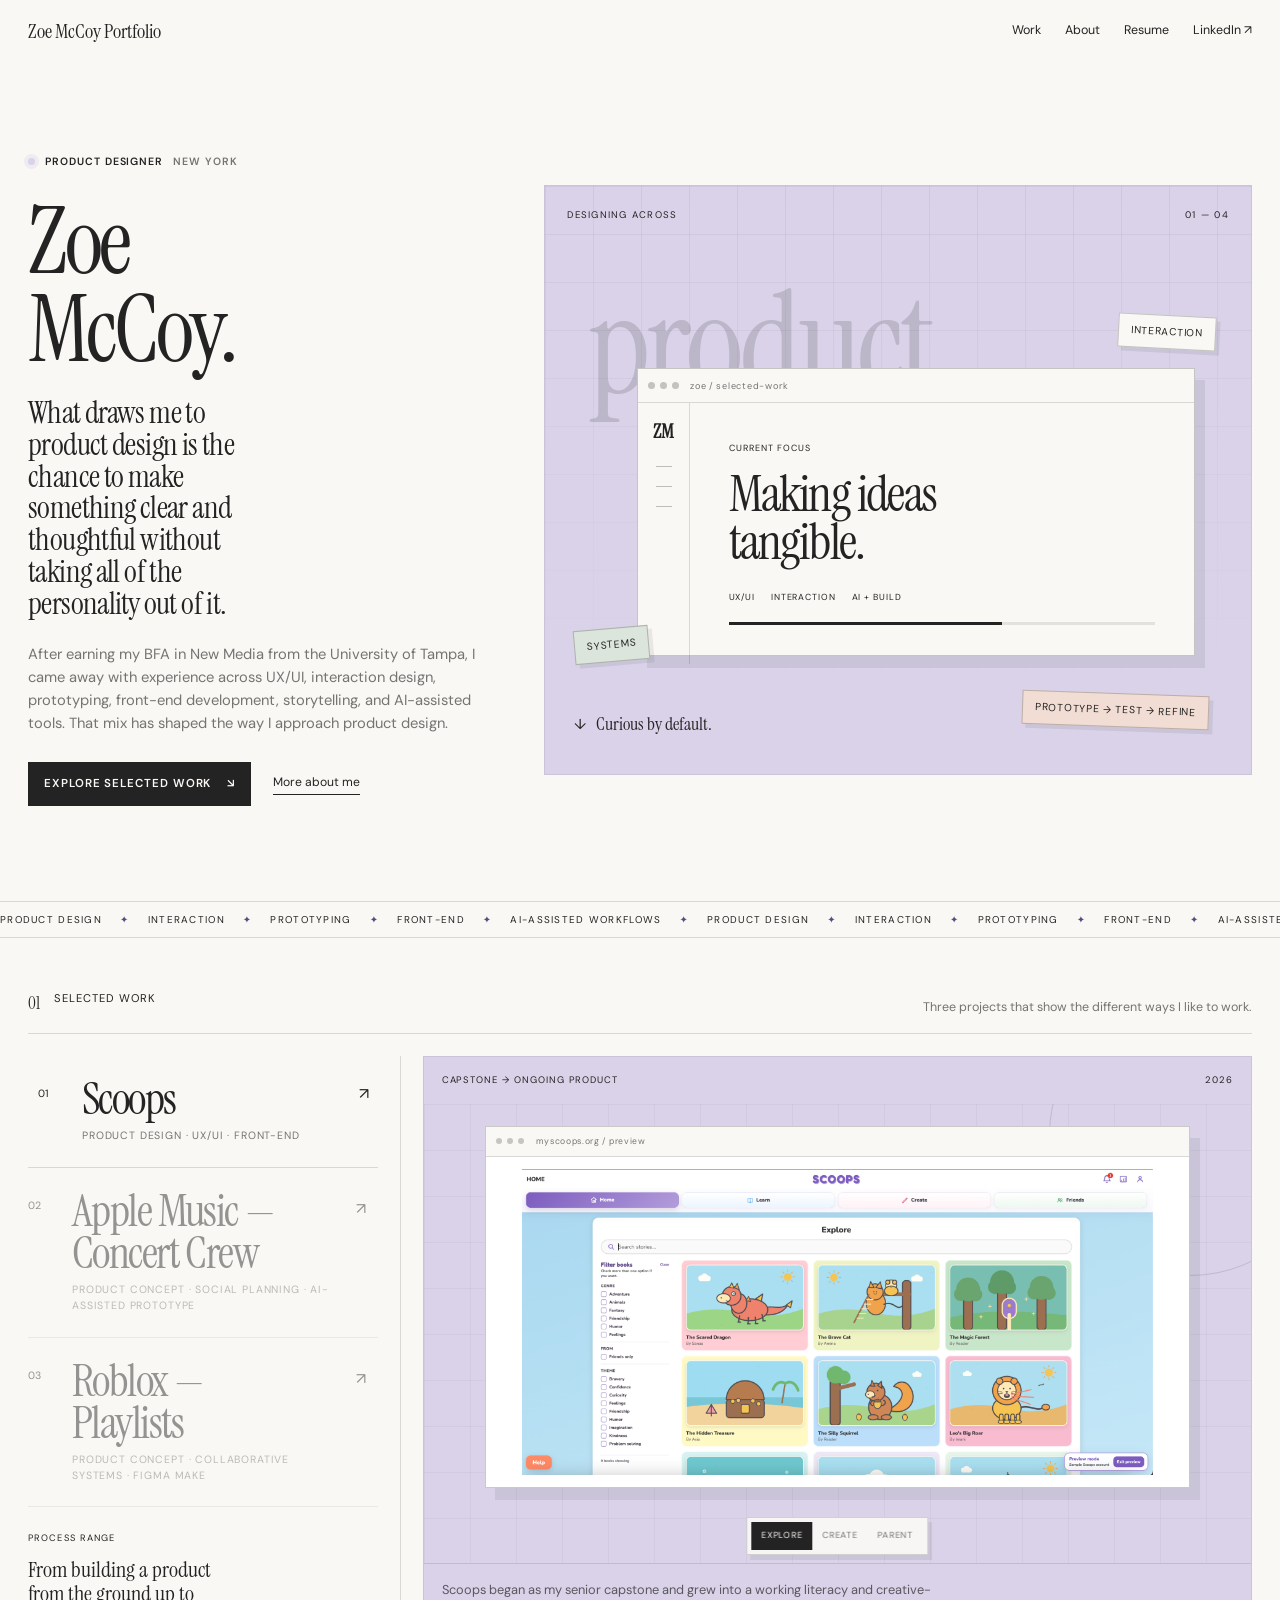
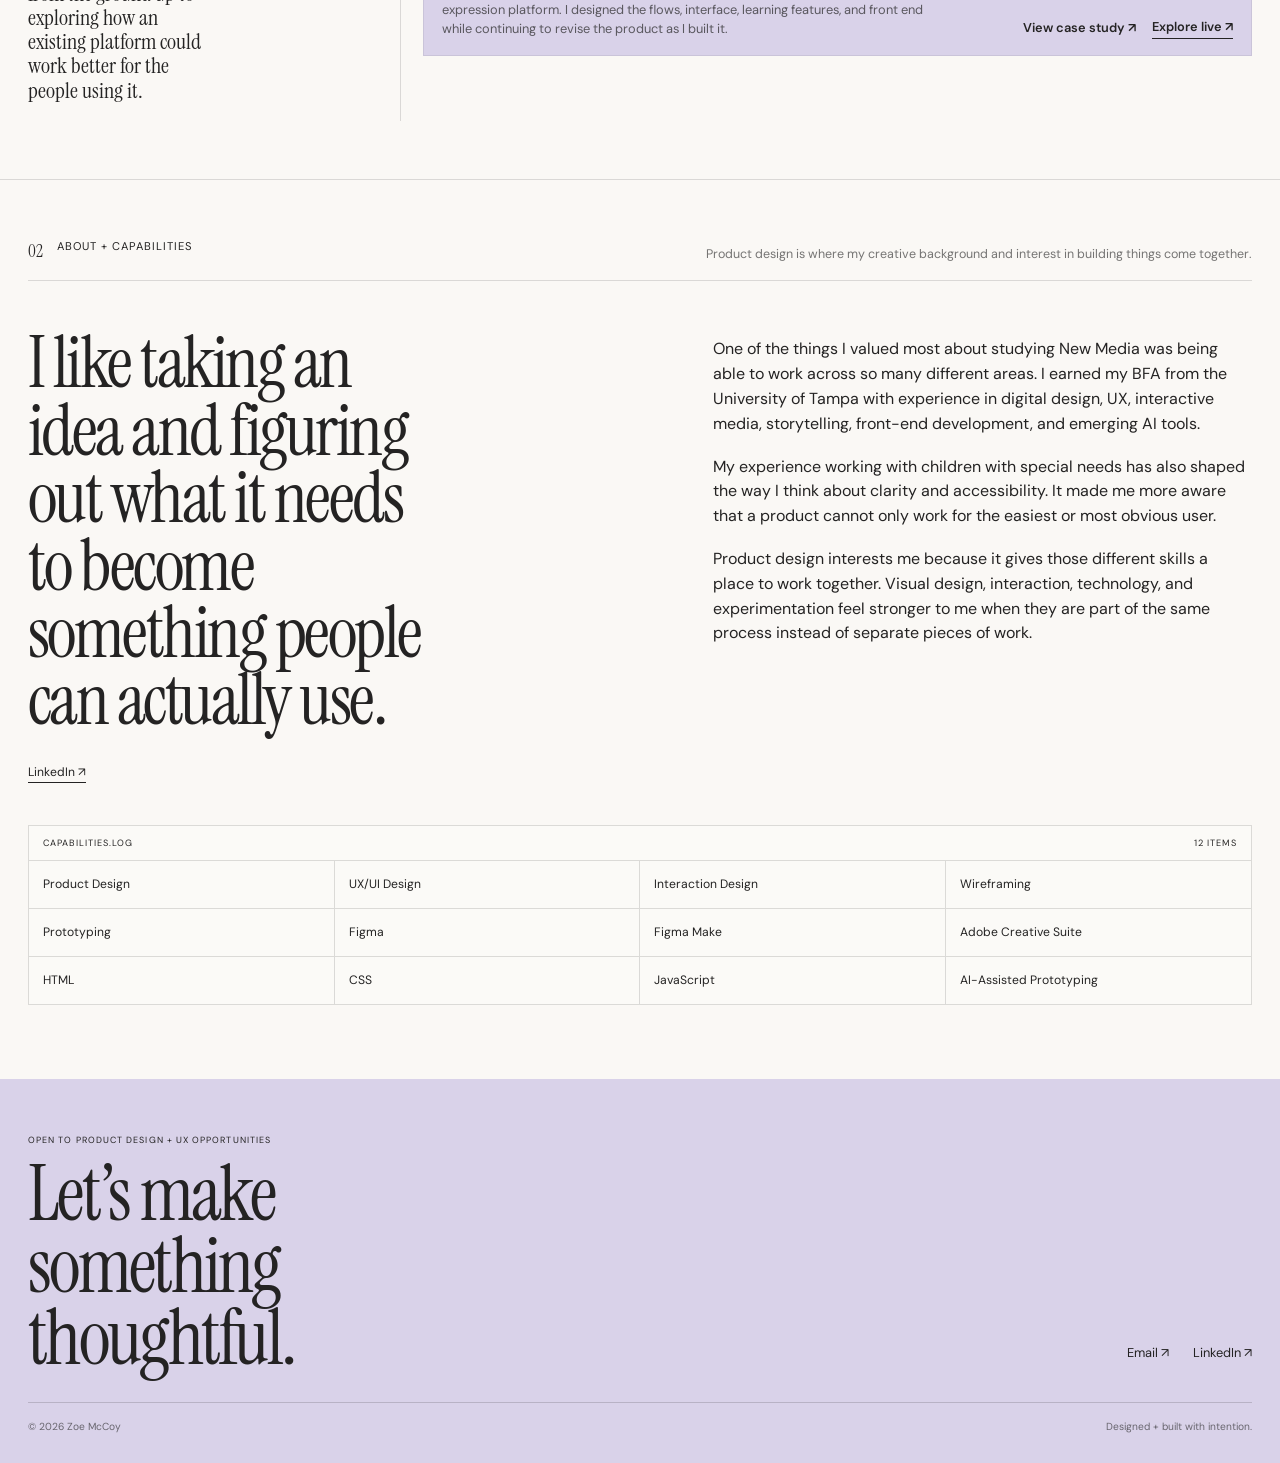
==== commit d11a6c3c: "Add files via upload" ====
--- a/index.html
+++ b/index.html
@@ -5,13 +5,13 @@
 <meta charset="utf-8"/>
 <meta content="width=device-width, initial-scale=1" name="viewport"/>
 <meta content="Zoe McCoy — Product designer creating thoughtful, intuitive digital experiences." name="description"/>
-<title>Zoe McCoy — Product Designer</title>
+<title>Zoe McCoy Portfolio — Product Designer</title>
 <link href="index.css" rel="stylesheet"/>
 </head>
 <body class="home-page">
 <header class="site-header">
 <nav aria-label="Primary navigation" class="nav shell">
-<a class="brand" href="index.html">Zoe McCoy</a>
+<a class="brand" href="index.html">Zoe McCoy Portfolio</a>
 <button aria-expanded="false" aria-label="Toggle menu" class="nav-toggle" type="button"><span></span><span></span></button>
 <div class="nav-links">
 <a href="#work">Work</a>
@@ -72,20 +72,20 @@
 </div>
 <div class="work-layout">
 <div aria-label="Selected projects" class="project-index" data-reveal="" role="tablist">
-<button aria-controls="project-scoops" aria-selected="true" class="project-tab active" data-project="scoops" role="tab" type="button">
+<button aria-controls="project-scoops" aria-selected="true" class="project-tab active" data-case-study="scoops.html" data-project="scoops" role="tab" type="button">
 <span class="project-tab-no">01</span>
 <span class="project-tab-main"><strong class="display">Scoops</strong><small>Product design · UX/UI · Front-end</small></span>
-<span class="project-tab-arrow">↗</span>
+<span class="project-tab-arrow" title="Open case study">↗</span>
 </button>
-<button aria-controls="project-apple" aria-selected="false" class="project-tab" data-project="apple" role="tab" type="button">
+<button aria-controls="project-apple" aria-selected="false" class="project-tab" data-case-study="apple-music-concert-crew.html" data-project="apple" role="tab" type="button">
 <span class="project-tab-no">02</span>
 <span class="project-tab-main"><strong class="display">Apple Music —<br/>Concert Crew</strong><small>Product concept · Social planning · AI-assisted prototype</small></span>
-<span class="project-tab-arrow">↗</span>
+<span class="project-tab-arrow" title="Open case study">↗</span>
 </button>
-<button aria-controls="project-roblox" aria-selected="false" class="project-tab" data-project="roblox" role="tab" type="button">
+<button aria-controls="project-roblox" aria-selected="false" class="project-tab" data-case-study="roblox-playlists.html" data-project="roblox" role="tab" type="button">
 <span class="project-tab-no">03</span>
 <span class="project-tab-main"><strong class="display">Roblox —<br/>Playlists</strong><small>Product concept · Collaborative systems · Figma Make</small></span>
-<span class="project-tab-arrow">↗</span>
+<span class="project-tab-arrow" title="Open case study">↗</span>
 </button>
 <div class="work-note">
 <span>PROCESS RANGE</span>
@@ -127,7 +127,7 @@
 </div>
 <div class="apple-preview-path"><span>DISCOVER</span><b>→</b><span>CREW UP</span><b>→</b><span>COORDINATE</span><b>→</b><span>GO</span></div>
 </div>
-<div class="stage-bottom"><p>Concert Crew looks at what happens after someone finds a concert they want to attend. The concept helps friends see who is interested, compare budgets and seating preferences, and make a plan before buying tickets.</p><span class="stage-cta">View case study ↗</span></div>
+<div class="stage-bottom"><p>Concert Crew grew from a planning problem I run into as someone who goes to concerts often. It keeps shared interest, dates, budgets, and seating preferences together so friends can make a plan before moving into ticket selection.</p><span class="stage-cta">View case study ↗</span></div>
 </a>
 </article>
 <article class="stage-panel" data-panel="roblox" hidden="" id="project-roblox" role="tabpanel">
@@ -146,7 +146,7 @@
 </div>
 <div class="roblox-preview-path"><span>COLLECT</span><b>→</b><span>VOTE</span><b>→</b><span>PLAY TOGETHER</span></div>
 </div>
-<div class="stage-bottom"><p>Roblox Playlists came from the familiar problem of a group of friends trying to decide what to play. The concept lets friends save experiences together, vote, organize the order, and move into an existing Roblox Party once they choose.</p><span class="stage-cta">View case study ↗</span></div>
+<div class="stage-bottom"><p>Roblox Playlists turns saved experiences into themed collections friends can build together. Unlike Favorites, a playlist can match a mood or occasion, become collaborative, and use optional voting before the group launches a game through Party.</p><span class="stage-cta">View case study ↗</span></div>
 </a>
 </article>
 </div>
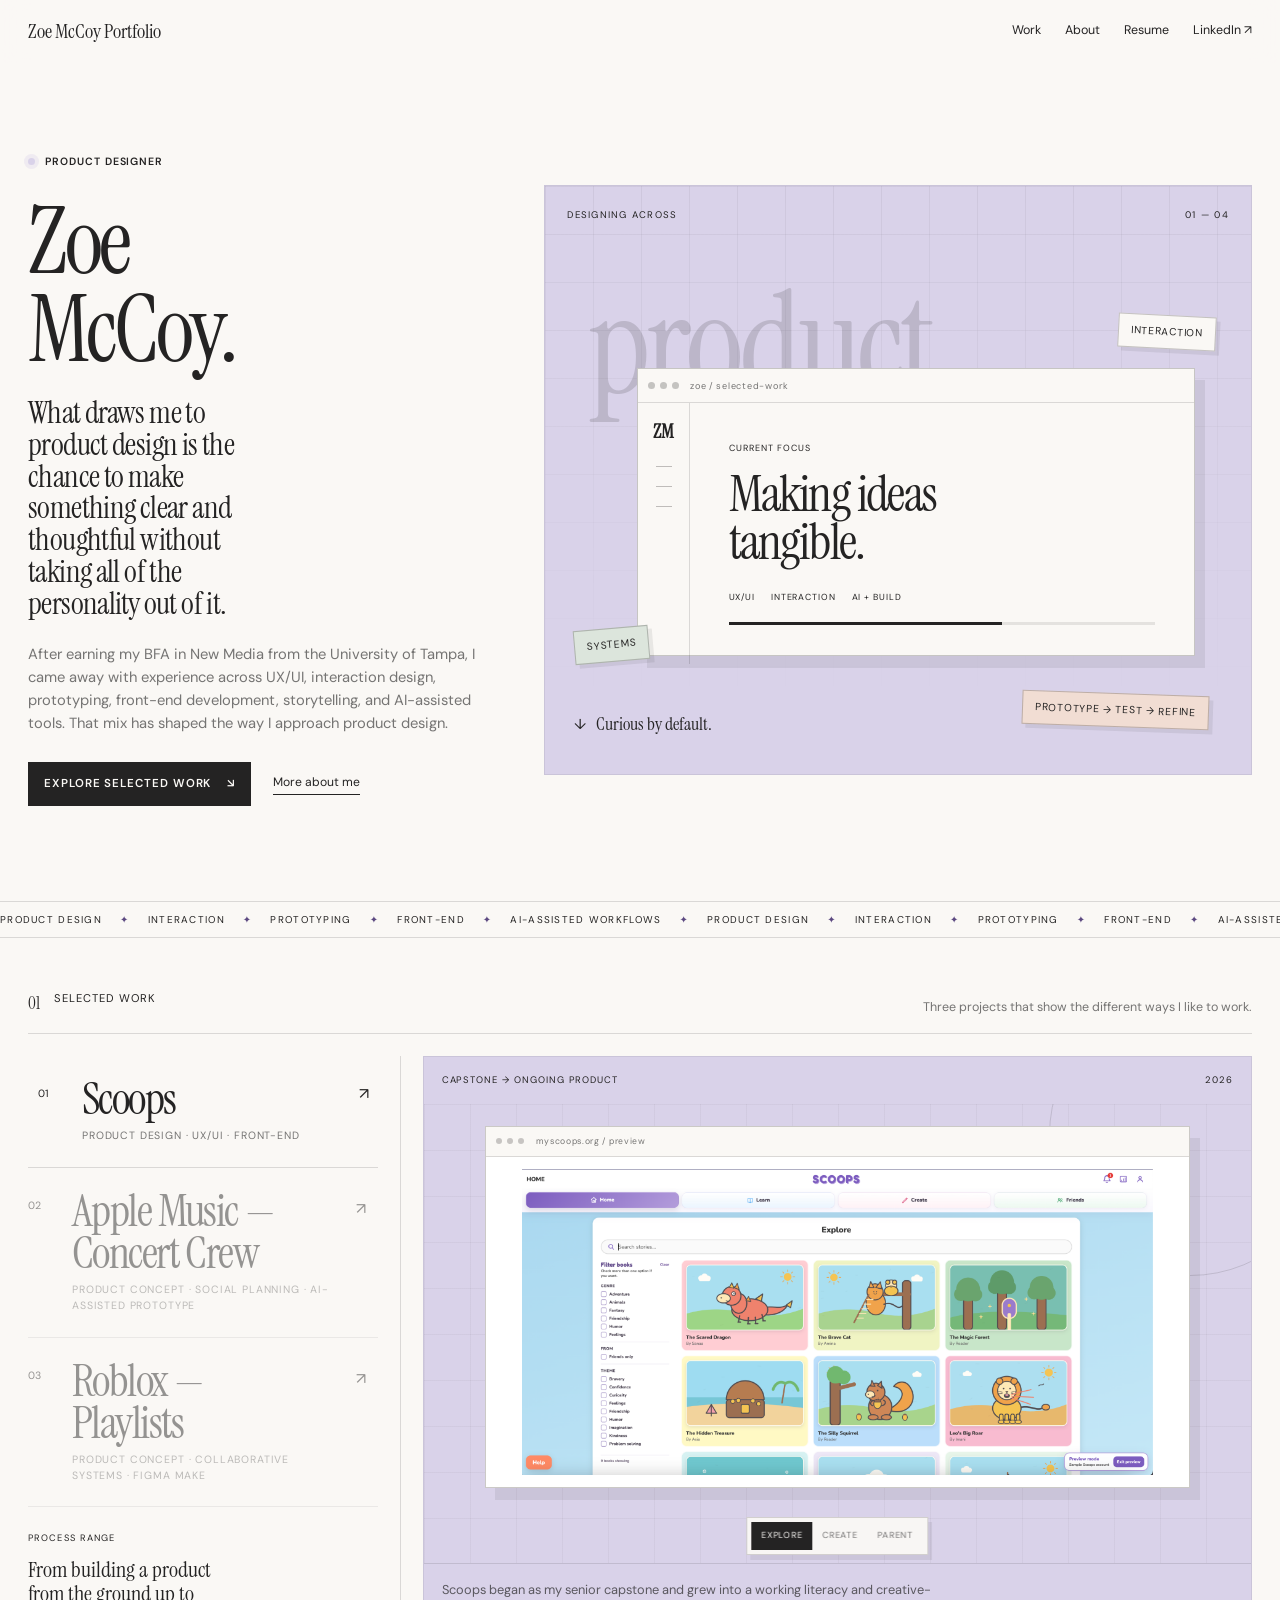
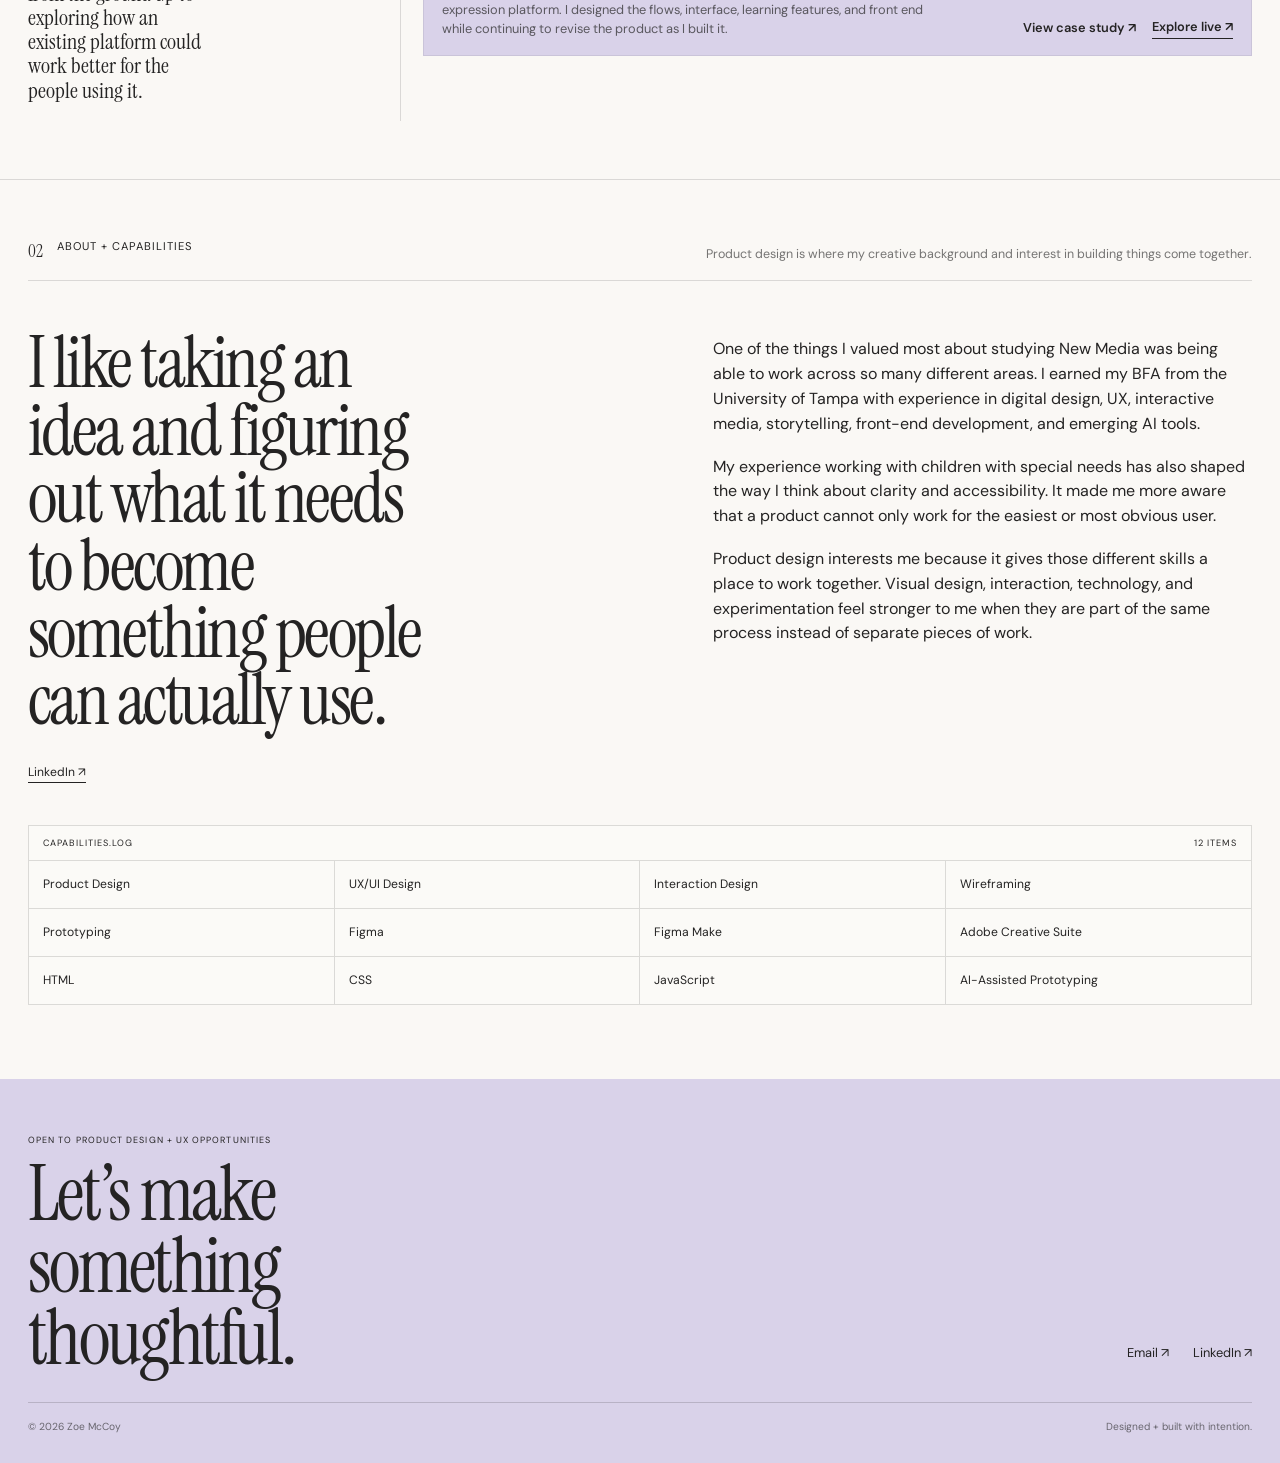
==== commit 5cebf714: "Add files via upload" ====
--- a/index.html
+++ b/index.html
@@ -27,7 +27,6 @@
 <div class="status-line">
 <span aria-hidden="true" class="status-dot"></span>
 <span>Product Designer</span>
-<span class="soft">New York</span>
 </div>
 <h1 class="display hero-name">Zoe<br/>McCoy.</h1>
 <p class="hero-statement">What draws me to product design is the chance to make something clear and thoughtful without taking all of the personality out of it.</p>
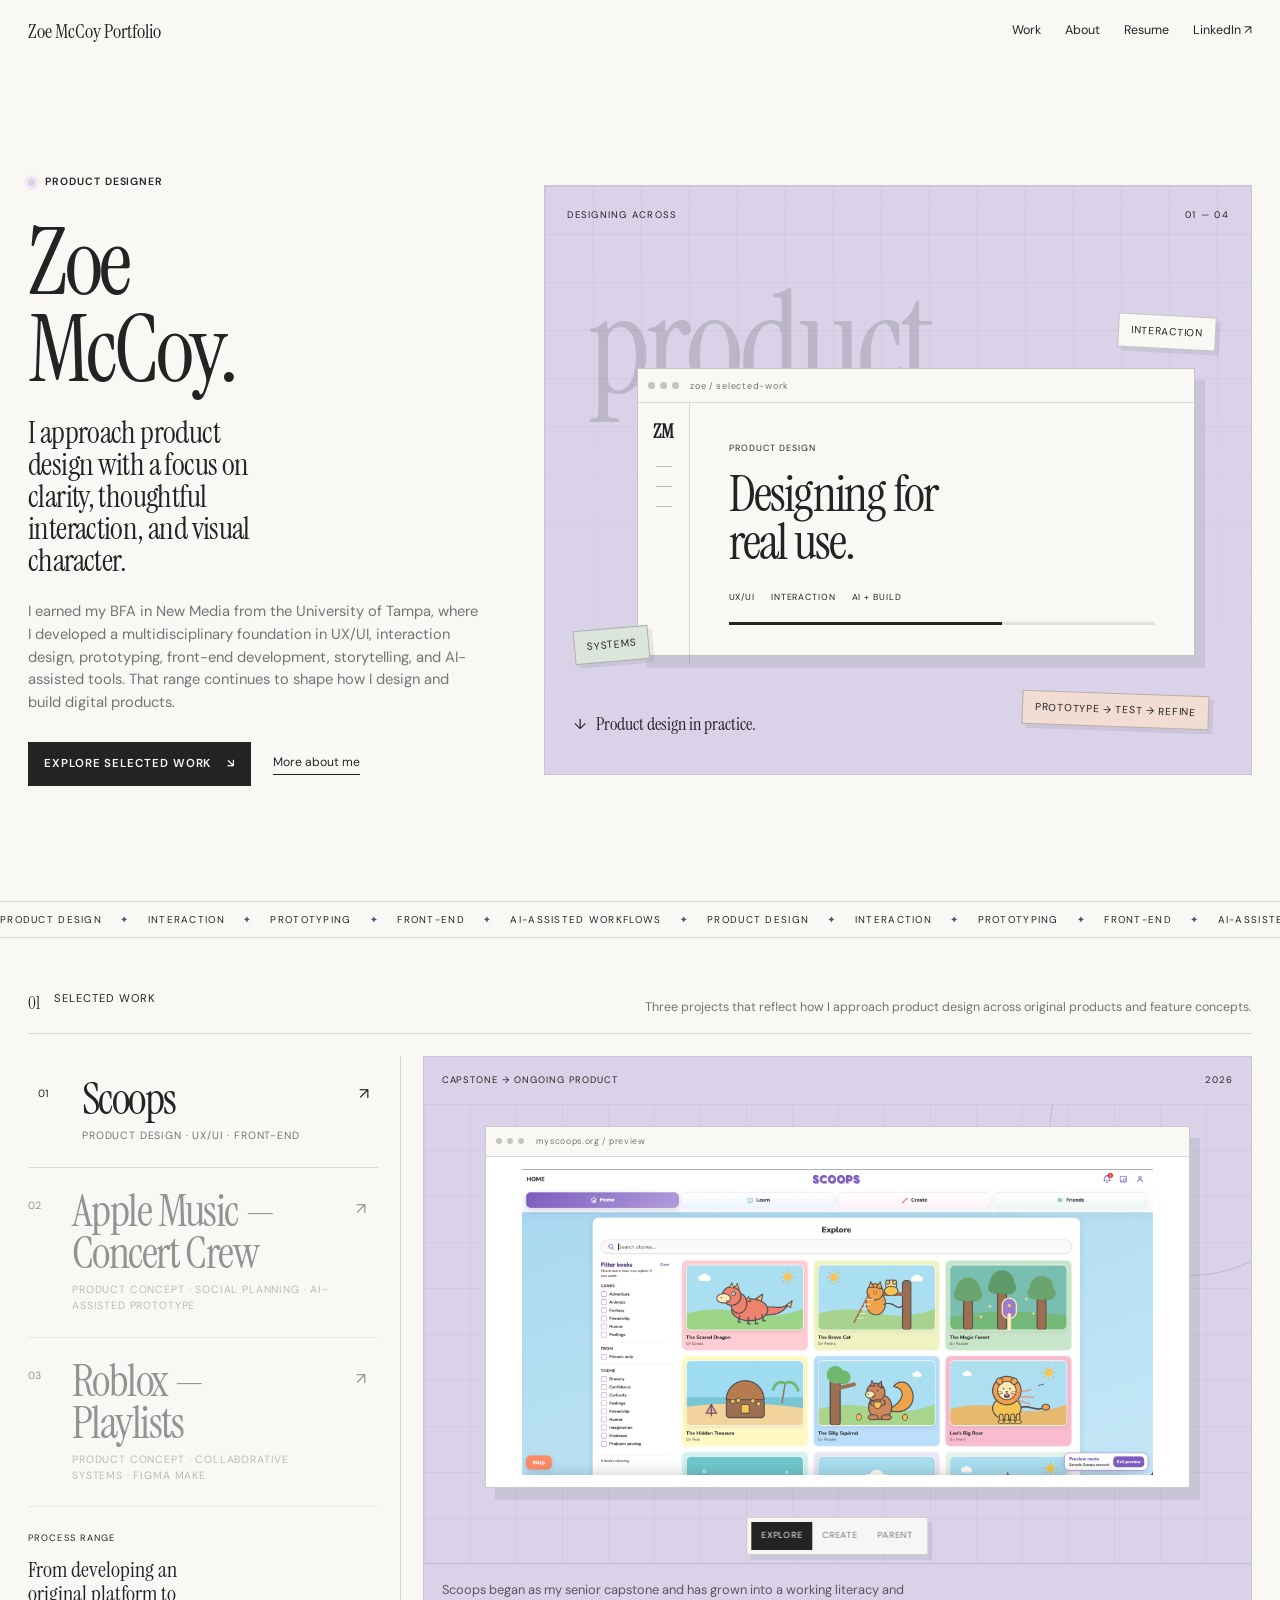
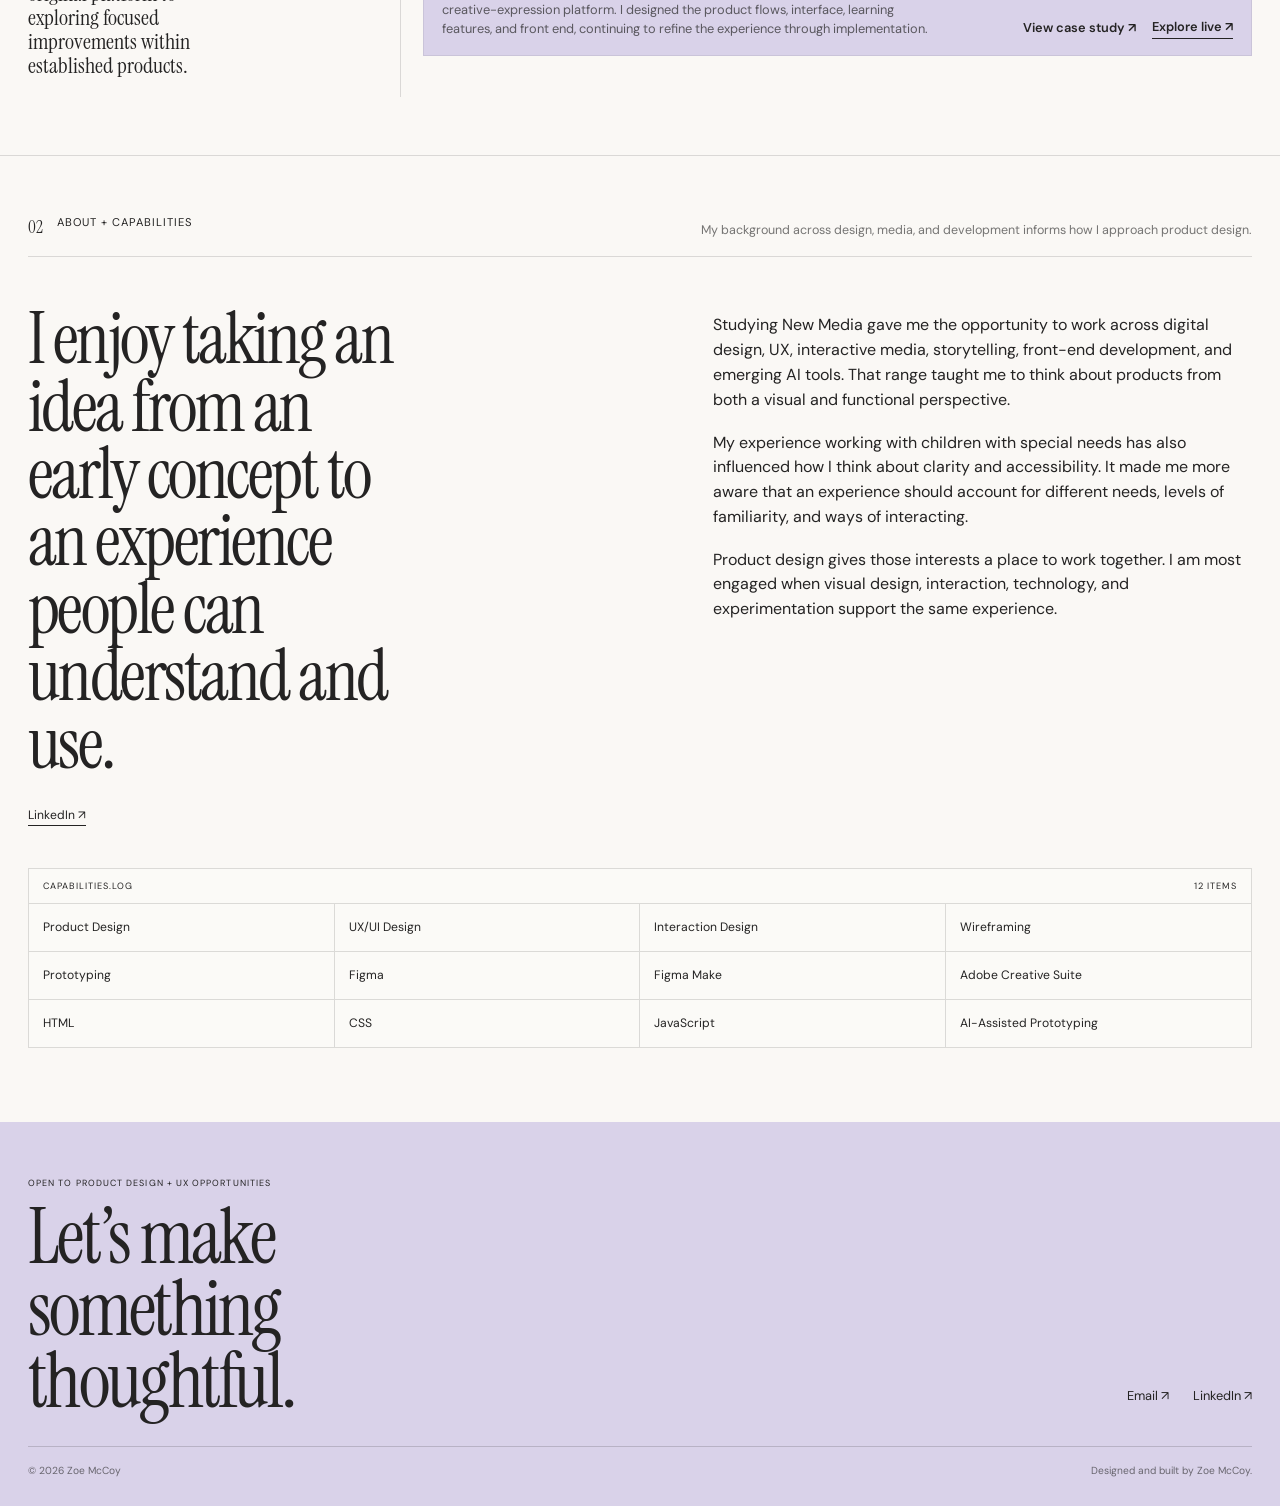
==== commit 65842399: "Add files via upload" ====
--- a/index.html
+++ b/index.html
@@ -16,7 +16,7 @@
 <div class="nav-links">
 <a href="#work">Work</a>
 <a href="#about">About</a>
-<a href="Zoe_McCoy_Resume.pdf">Resume</a>
+<a href="Zoe_McCoy_Resume.pdf" target="_blank" rel="noreferrer">Resume</a>
 <a href="https://www.linkedin.com/in/zoe-mccoy/" rel="noreferrer" target="_blank">LinkedIn ↗</a>
 </div>
 </nav>
@@ -29,8 +29,8 @@
 <span>Product Designer</span>
 </div>
 <h1 class="display hero-name">Zoe<br/>McCoy.</h1>
-<p class="hero-statement">What draws me to product design is the chance to make something clear and thoughtful without taking all of the personality out of it.</p>
-<p class="hero-intro">After earning my BFA in New Media from the University of Tampa, I came away with experience across UX/UI, interaction design, prototyping, front-end development, storytelling, and AI-assisted tools. That mix has shaped the way I approach product design.</p>
+<p class="hero-statement">I approach product design with a focus on clarity, thoughtful interaction, and visual character.</p>
+<p class="hero-intro">I earned my BFA in New Media from the University of Tampa, where I developed a multidisciplinary foundation in UX/UI, interaction design, prototyping, front-end development, storytelling, and AI-assisted tools. That range continues to shape how I design and build digital products.</p>
 <div class="hero-actions">
 <a class="button button-dark" href="#work">Explore selected work <span>↘</span></a>
 <a class="quiet-link" href="#about">More about me</a>
@@ -47,14 +47,14 @@
 <div class="window-body">
 <div class="mini-sidebar"><b>ZM</b><span></span><span></span><span></span></div>
 <div class="mini-canvas">
-<div class="mini-label">CURRENT FOCUS</div>
-<div class="mini-title display">Making ideas<br/>tangible.</div>
+<div class="mini-label">PRODUCT DESIGN</div>
+<div class="mini-title display">Designing for<br/>real use.</div>
 <div class="mini-row"><span>UX/UI</span><span>INTERACTION</span><span>AI + BUILD</span></div>
 <div class="mini-progress"><span></span></div>
 </div>
 </div>
 </div>
-<div class="board-note" data-float="1"><span>↓</span> Curious by default.</div>
+<div class="board-note" data-float="1"><span>↓</span> Product design in practice.</div>
 </div>
 </section>
 <div aria-hidden="true" class="ticker">
@@ -67,7 +67,7 @@
 <div class="shell">
 <div class="section-kicker-row" data-reveal="">
 <div><span class="section-no">01</span><span>Selected work</span></div>
-<p>Three projects that show the different ways I like to work.</p>
+<p>Three projects that reflect how I approach product design across original products and feature concepts.</p>
 </div>
 <div class="work-layout">
 <div aria-label="Selected projects" class="project-index" data-reveal="" role="tablist">
@@ -88,7 +88,7 @@
 </button>
 <div class="work-note">
 <span>PROCESS RANGE</span>
-<p>From building a product from the ground up to exploring how an existing platform could work better for the people using it.</p>
+<p>From developing an original platform to exploring focused improvements within established products.</p>
 </div>
 </div>
 <div class="project-stage" data-reveal="">
@@ -110,7 +110,7 @@
 <button data-scoop-preview="parent" type="button">Parent</button>
 </div>
 </div>
-<div class="stage-bottom"><p>Scoops began as my senior capstone and grew into a working literacy and creative-expression platform. I designed the flows, interface, learning features, and front end while continuing to revise the product as I built it.</p><div class="stage-actions"><a href="scoops.html">View case study ↗</a><a href="https://myscoops.org/" rel="noreferrer" target="_blank">Explore live ↗</a></div></div>
+<div class="stage-bottom"><p>Scoops began as my senior capstone and has grown into a working literacy and creative-expression platform. I designed the product flows, interface, learning features, and front end, continuing to refine the experience through implementation.</p><div class="stage-actions"><a href="scoops.html">View case study ↗</a><a href="https://myscoops.org/" rel="noreferrer" target="_blank">Explore live ↗</a></div></div>
 </div>
 </article>
 <article class="stage-panel" data-panel="apple" hidden="" id="project-apple" role="tabpanel">
@@ -126,7 +126,7 @@
 </div>
 <div class="apple-preview-path"><span>DISCOVER</span><b>→</b><span>CREW UP</span><b>→</b><span>COORDINATE</span><b>→</b><span>GO</span></div>
 </div>
-<div class="stage-bottom"><p>Concert Crew grew from a planning problem I run into as someone who goes to concerts often. It keeps shared interest, dates, budgets, and seating preferences together so friends can make a plan before moving into ticket selection.</p><span class="stage-cta">View case study ↗</span></div>
+<div class="stage-bottom"><p>Concert Crew is based on my experience planning concerts with friends across music, messaging, and ticketing apps. The concept brings shared interest, dates, budgets, and seating preferences into one planning flow before ticket selection.</p><span class="stage-cta">View case study ↗</span></div>
 </a>
 </article>
 <article class="stage-panel" data-panel="roblox" hidden="" id="project-roblox" role="tabpanel">
@@ -145,7 +145,7 @@
 </div>
 <div class="roblox-preview-path"><span>COLLECT</span><b>→</b><span>VOTE</span><b>→</b><span>PLAY TOGETHER</span></div>
 </div>
-<div class="stage-bottom"><p>Roblox Playlists turns saved experiences into themed collections friends can build together. Unlike Favorites, a playlist can match a mood or occasion, become collaborative, and use optional voting before the group launches a game through Party.</p><span class="stage-cta">View case study ↗</span></div>
+<div class="stage-bottom"><p>Roblox Playlists explores a shared way for friends to organize experiences by mood or occasion, contribute suggestions, vote when needed, and move into an existing Party once the group is ready to play.</p><span class="stage-cta">View case study ↗</span></div>
 </a>
 </article>
 </div>
@@ -156,17 +156,17 @@
 <div class="shell">
 <div class="section-kicker-row" data-reveal="">
 <div><span class="section-no">02</span><span>About + capabilities</span></div>
-<p>Product design is where my creative background and interest in building things come together.</p>
+<p>My background across design, media, and development informs how I approach product design.</p>
 </div>
 <div class="about-layout">
 <div class="about-lede" data-reveal="">
-<h2 class="display">I like taking an idea and figuring out what it needs to become something people can actually use.</h2>
+<h2 class="display">I enjoy taking an idea from an early concept to an experience people can understand and use.</h2>
 <a class="quiet-link" href="https://www.linkedin.com/in/zoe-mccoy/" rel="noreferrer" target="_blank">LinkedIn ↗</a>
 </div>
 <div class="about-copy" data-reveal="">
-<p>One of the things I valued most about studying New Media was being able to work across so many different areas. I earned my BFA from the University of Tampa with experience in digital design, UX, interactive media, storytelling, front-end development, and emerging AI tools.</p>
-<p>My experience working with children with special needs has also shaped the way I think about clarity and accessibility. It made me more aware that a product cannot only work for the easiest or most obvious user.</p>
-<p>Product design interests me because it gives those different skills a place to work together. Visual design, interaction, technology, and experimentation feel stronger to me when they are part of the same process instead of separate pieces of work.</p>
+<p>Studying New Media gave me the opportunity to work across digital design, UX, interactive media, storytelling, front-end development, and emerging AI tools. That range taught me to think about products from both a visual and functional perspective.</p>
+<p>My experience working with children with special needs has also influenced how I think about clarity and accessibility. It made me more aware that an experience should account for different needs, levels of familiarity, and ways of interacting.</p>
+<p>Product design gives those interests a place to work together. I am most engaged when visual design, interaction, technology, and experimentation support the same experience.</p>
 </div>
 </div>
 <div class="capability-console" data-reveal="">
@@ -184,7 +184,7 @@
 <div class="shell footer-grid">
 <div><span class="footer-label">OPEN TO PRODUCT DESIGN + UX OPPORTUNITIES</span><h2 class="display">Let’s make something thoughtful.</h2></div>
 <div class="footer-actions"><a href="mailto:">Email ↗</a><a href="https://www.linkedin.com/in/zoe-mccoy/" rel="noreferrer" target="_blank">LinkedIn ↗</a></div>
-<div class="footer-meta"><span>© 2026 Zoe McCoy</span><span>Designed + built with intention.</span></div>
+<div class="footer-meta"><span>© 2026 Zoe McCoy</span><span>Designed and built by Zoe McCoy.</span></div>
 </div>
 </footer>
 <script defer="" src="index.js"></script>
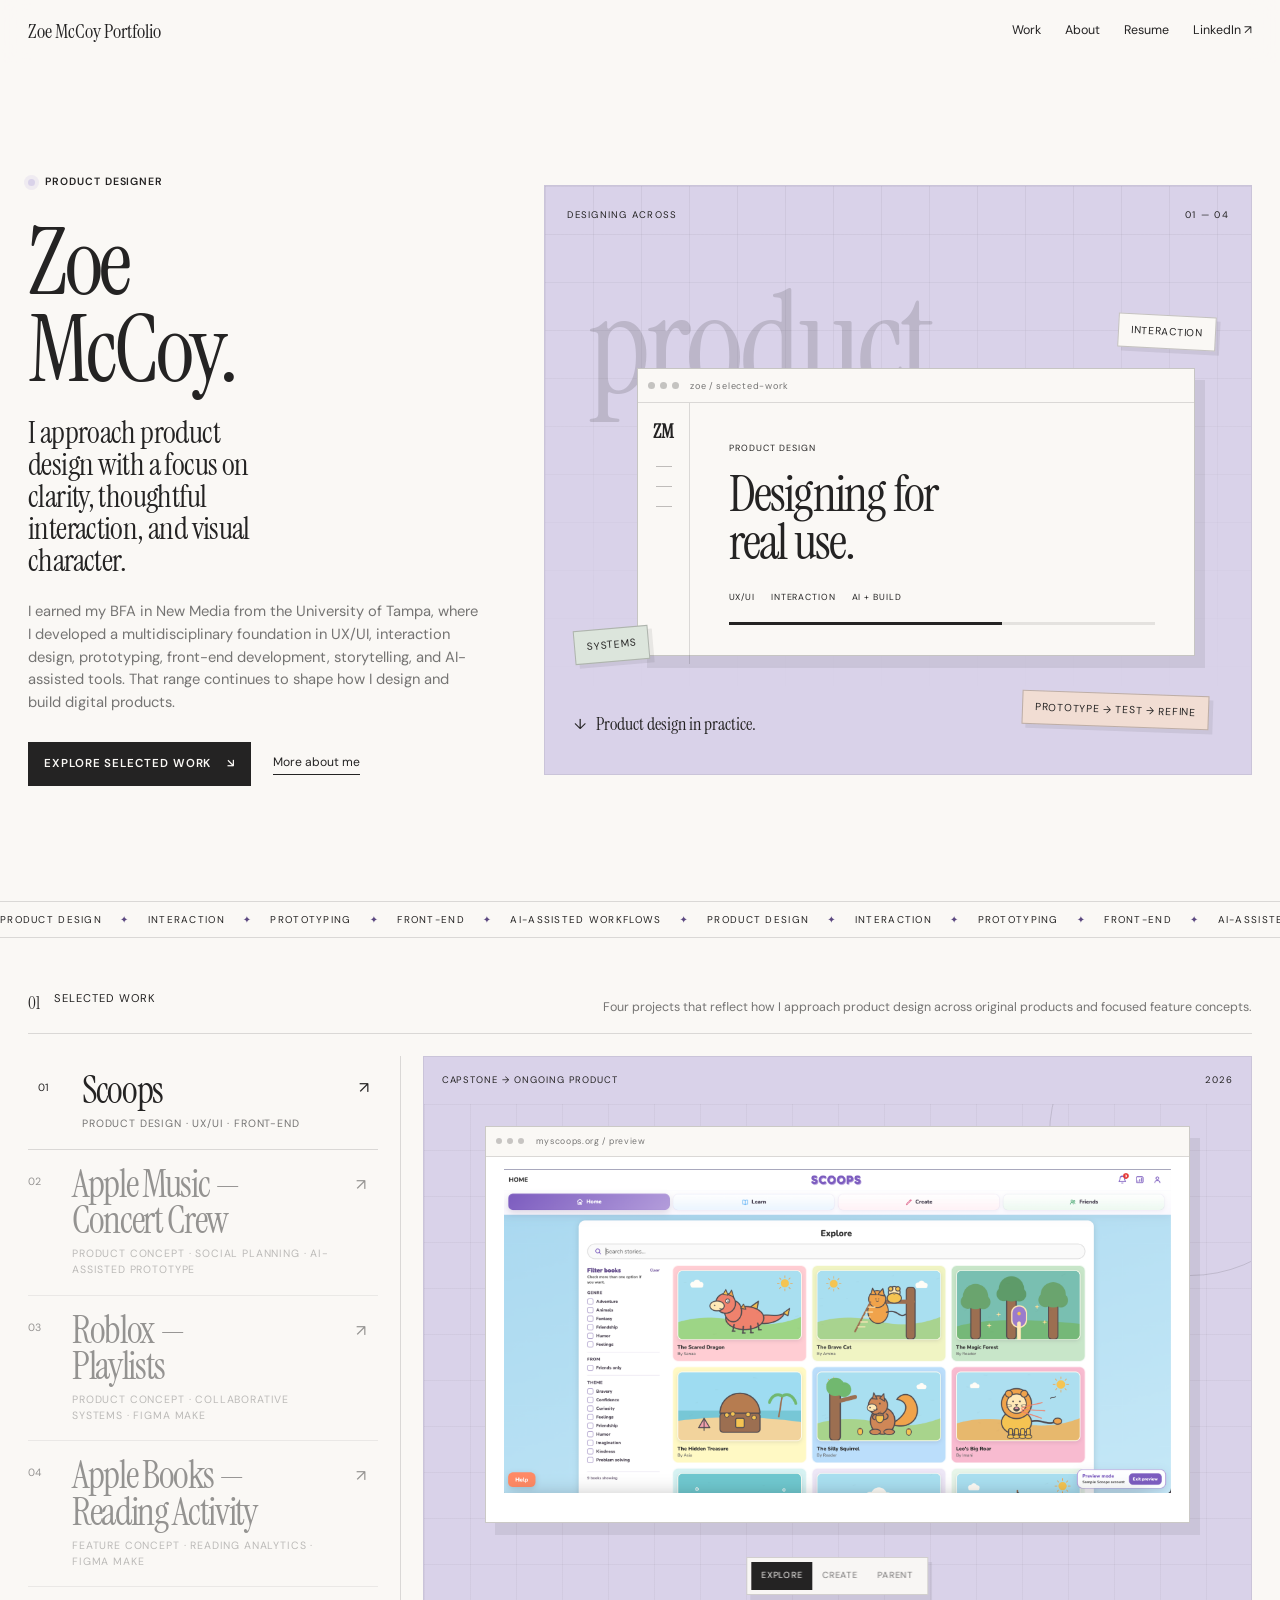
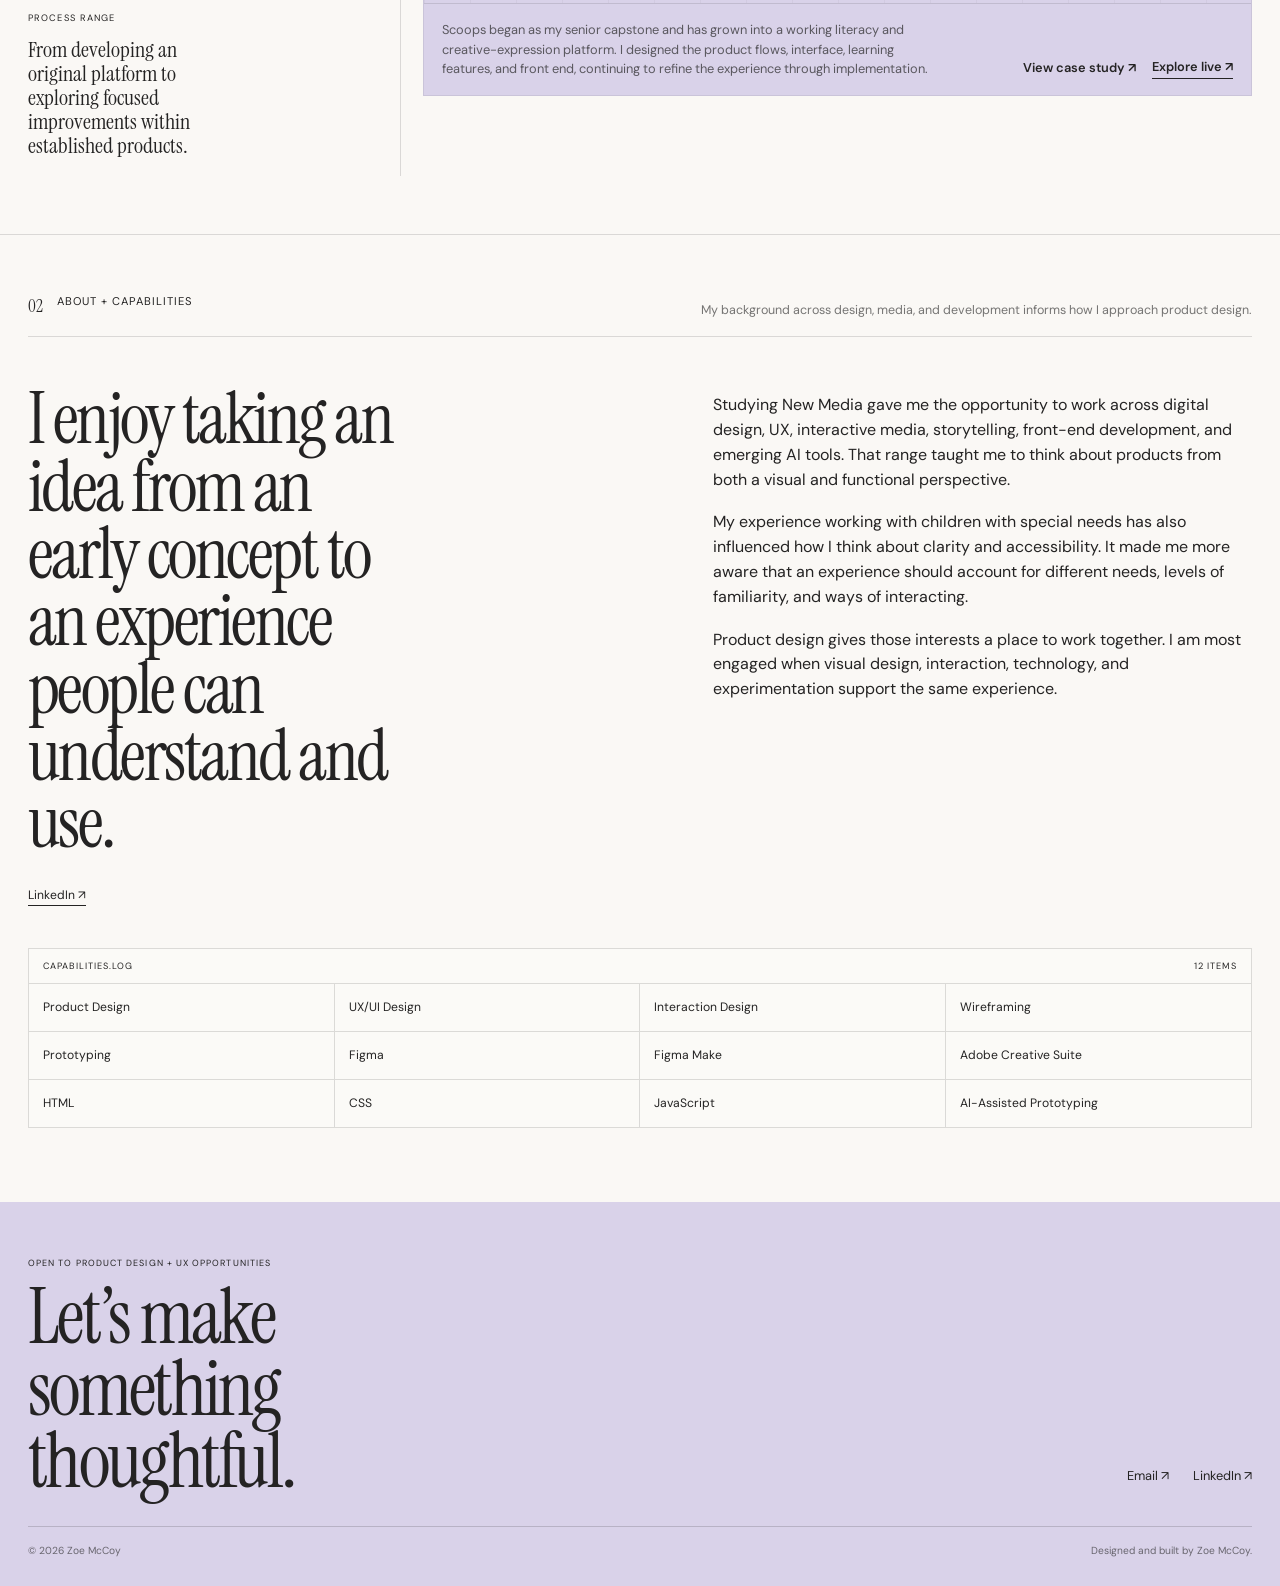
==== commit 9913d7ab: "Add files via upload" ====
--- a/index.html
+++ b/index.html
@@ -16,7 +16,7 @@
 <div class="nav-links">
 <a href="#work">Work</a>
 <a href="#about">About</a>
-<a href="Zoe_McCoy_Resume.pdf" target="_blank" rel="noreferrer">Resume</a>
+<a href="Zoe_McCoy_Resume.pdf" rel="noreferrer" target="_blank">Resume</a>
 <a href="https://www.linkedin.com/in/zoe-mccoy/" rel="noreferrer" target="_blank">LinkedIn ↗</a>
 </div>
 </nav>
@@ -67,7 +67,7 @@
 <div class="shell">
 <div class="section-kicker-row" data-reveal="">
 <div><span class="section-no">01</span><span>Selected work</span></div>
-<p>Three projects that reflect how I approach product design across original products and feature concepts.</p>
+<p>Four projects that reflect how I approach product design across original products and focused feature concepts.</p>
 </div>
 <div class="work-layout">
 <div aria-label="Selected projects" class="project-index" data-reveal="" role="tablist">
@@ -85,7 +85,7 @@
 <span class="project-tab-no">03</span>
 <span class="project-tab-main"><strong class="display">Roblox —<br/>Playlists</strong><small>Product concept · Collaborative systems · Figma Make</small></span>
 <span class="project-tab-arrow" title="Open case study">↗</span>
-</button>
+</button><button aria-controls="project-books" aria-selected="false" class="project-tab" data-case-study="apple-books-reading-activity.html" data-project="books" role="tab" type="button"><span class="project-tab-no">04</span><span class="project-tab-main"><strong class="display">Apple Books —<br/>Reading Activity</strong><small>Feature concept · Reading analytics · Figma Make</small></span><span class="project-tab-arrow" title="Open case study">↗</span></button>
 <div class="work-note">
 <span>PROCESS RANGE</span>
 <p>From developing an original platform to exploring focused improvements within established products.</p>
@@ -147,6 +147,24 @@
 </div>
 <div class="stage-bottom"><p>Roblox Playlists explores a shared way for friends to organize experiences by mood or occasion, contribute suggestions, vote when needed, and move into an existing Party once the group is ready to play.</p><span class="stage-cta">View case study ↗</span></div>
 </a>
+</article><article class="stage-panel" data-panel="books" hidden="" id="project-books" role="tabpanel">
+<a aria-label="View Apple Books Reading Activity case study" class="stage-link books-stage" href="apple-books-reading-activity.html">
+<div class="stage-top"><span>FEATURE CONCEPT · FIGMA MAKE</span><span>2026</span></div>
+<div class="books-home-preview">
+<div aria-hidden="true" class="books-preview-grid"></div>
+<div class="books-preview-browser books-preview-main">
+<img alt="Apple Books Reading Activity dashboard showing reading pace, time read, chapters, and pace by book" src="apple-books-reading-activity.png"/>
+</div>
+<div class="books-preview-modal books-preview-timer">
+<img alt="Reading timer start state for a chapter in Apple Books" src="apple-books-timer-start.png"/>
+</div>
+<div class="books-preview-toast">
+<img alt="Chapter complete state showing elapsed reading time and words per minute" src="apple-books-session-complete.png"/>
+</div>
+<div class="books-preview-path"><span>START</span><b>→</b><span>READ</span><b>→</b><span>AUTO-SAVE</span><b>→</b><span>REVIEW</span></div>
+</div>
+<div class="stage-bottom"><p>Reading Activity explores how Apple Books could let readers time a chapter without leaving the book, automatically save the session at chapter completion, and turn those sessions into pace trends over time.</p><span class="stage-cta">View case study ↗</span></div>
+</a>
 </article>
 </div>
 </div>
@@ -183,7 +201,7 @@
 <footer class="footer">
 <div class="shell footer-grid">
 <div><span class="footer-label">OPEN TO PRODUCT DESIGN + UX OPPORTUNITIES</span><h2 class="display">Let’s make something thoughtful.</h2></div>
-<div class="footer-actions"><a href="mailto:">Email ↗</a><a href="https://www.linkedin.com/in/zoe-mccoy/" rel="noreferrer" target="_blank">LinkedIn ↗</a></div>
+<div class="footer-actions"><a href="mailto:zoemccoy3@gmail.com">Email ↗</a><a href="https://www.linkedin.com/in/zoe-mccoy/" rel="noreferrer" target="_blank">LinkedIn ↗</a></div>
 <div class="footer-meta"><span>© 2026 Zoe McCoy</span><span>Designed and built by Zoe McCoy.</span></div>
 </div>
 </footer>
--- a/index.css
+++ b/index.css
@@ -76,3 +76,45 @@
 @media (max-width:1050px){.roblox-preview-main{width:80%;left:4%}.roblox-preview-detail{width:43%;left:8%}.roblox-preview-modal{width:24%;right:5%}}
 @media (max-width:820px) and (min-width:561px){.project-tab[data-project="roblox"]{grid-column:1/-1}.project-tab[data-project="roblox"] .project-tab-main strong{font-size:2.55rem}.roblox-preview-path{display:none}.roblox-preview-main{width:84%;left:4%;top:10%}.roblox-preview-detail{width:44%;left:8%;bottom:8%}.roblox-preview-modal{width:25%;right:5%;bottom:8%}}
 @media (max-width:560px){.roblox-preview-path{display:none}.roblox-preview-main{width:91%;left:4%;top:11%}.roblox-preview-detail{width:48%;left:7%;bottom:9%}.roblox-preview-modal{width:29%;right:5%;bottom:9%}}
+
+/* Apple Books — Reading Activity homepage preview */
+.books-stage{background:rgba(247,244,240,1);color:var(--ink)}
+.books-stage .stage-bottom{border-color:rgba(36,35,35,.13)}
+.books-stage .stage-bottom p{color:rgba(36,35,35,.7)}
+.books-home-preview{position:relative;overflow:hidden;min-height:0;background:rgba(247,244,240,1)}
+.books-preview-grid{position:absolute;inset:0;background-image:linear-gradient(rgba(36,35,35,.045) 1px,transparent 1px),linear-gradient(90deg,rgba(36,35,35,.045) 1px,transparent 1px);background-size:46px 46px}
+.books-preview-browser{position:absolute;overflow:hidden;background:rgba(255,255,255,1);border:1px solid rgba(36,35,35,.13);box-shadow:10px 12px 0 rgba(36,35,35,.07)}
+.books-preview-browser img,.books-preview-modal img,.books-preview-toast img{display:block;width:100%;height:auto}
+.books-preview-main{width:82%;left:5%;top:8%}
+.books-preview-modal{position:absolute;right:4%;top:12%;width:34%;overflow:hidden;border:1px solid rgba(36,35,35,.13);box-shadow:8px 10px 0 rgba(36,35,35,.08);background:rgba(255,255,255,1)}
+.books-preview-toast{position:absolute;left:10%;bottom:11%;width:39%;overflow:hidden;border:1px solid rgba(36,35,35,.13);box-shadow:7px 9px 0 rgba(36,35,35,.06);background:rgba(255,255,255,1)}
+.books-preview-path{position:absolute;right:4%;bottom:4%;display:flex;gap:8px;align-items:center;font-size:.51rem;letter-spacing:.1em;color:rgba(36,35,35,.7)}
+.books-preview-path b{font-weight:400;color:rgba(237,91,72,1)}
+
+/* Four-project layout tuning */
+@media (min-width:821px){
+  .project-index{min-height:640px}
+  .stage-panel{height:640px}
+  .project-tab{padding:16px 0}
+  .project-tab-main strong{font-size:clamp(2rem,3vw,3.65rem)}
+}
+@media (max-width:1050px){
+  .books-preview-main{width:86%;left:3%}
+  .books-preview-modal{width:36%;right:3%}
+  .books-preview-toast{width:42%;left:7%}
+}
+@media (max-width:820px) and (min-width:561px){
+  .project-tab[data-project="roblox"]{grid-column:auto}
+  .project-tab[data-project="roblox"] .project-tab-main strong{font-size:2.55rem}
+  .project-tab[data-project="books"] .project-tab-main strong{font-size:2.55rem}
+  .books-preview-main{width:90%;left:3%;top:8%}
+  .books-preview-modal{width:38%;right:3%;top:14%}
+  .books-preview-toast{width:43%;left:7%;bottom:11%}
+  .books-preview-path{display:none}
+}
+@media (max-width:560px){
+  .books-preview-main{width:94%;left:3%;top:9%}
+  .books-preview-modal{width:48%;right:4%;top:16%}
+  .books-preview-toast{width:55%;left:5%;bottom:10%}
+  .books-preview-path{display:none}
+}
